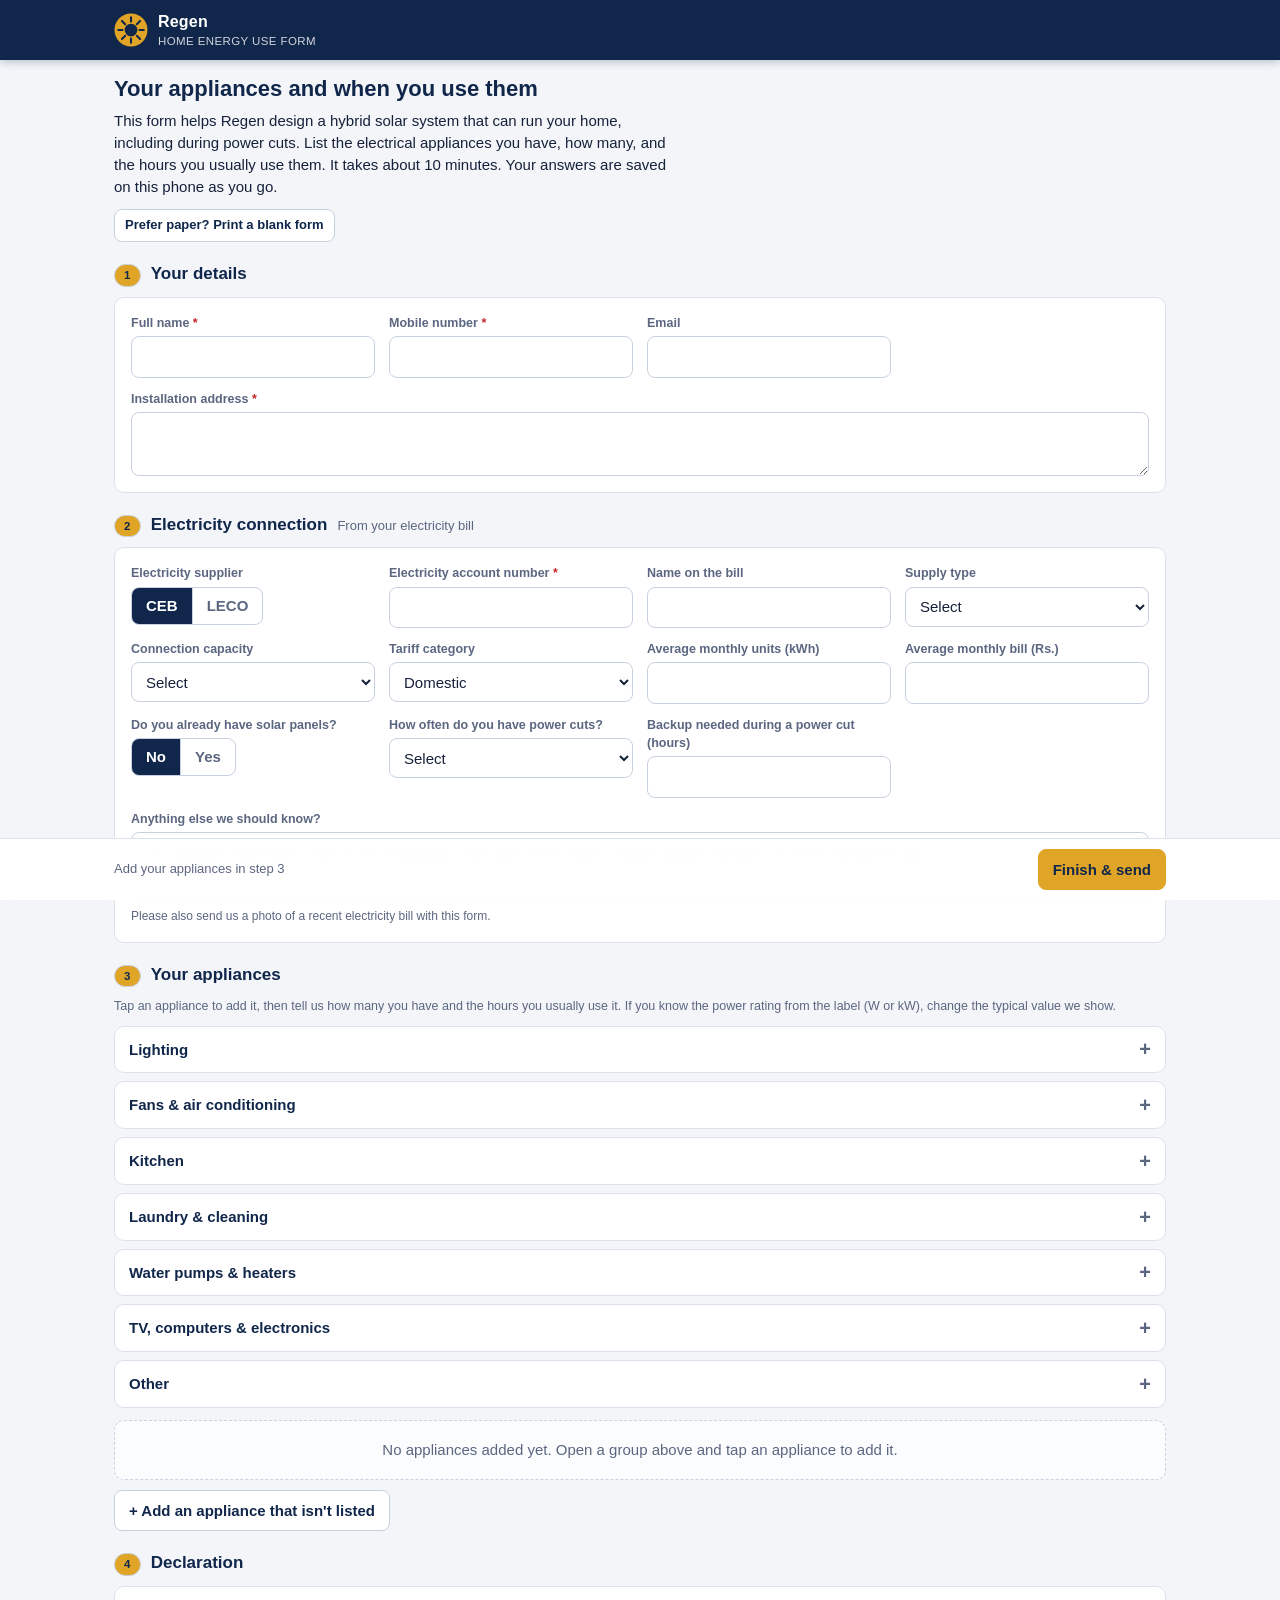
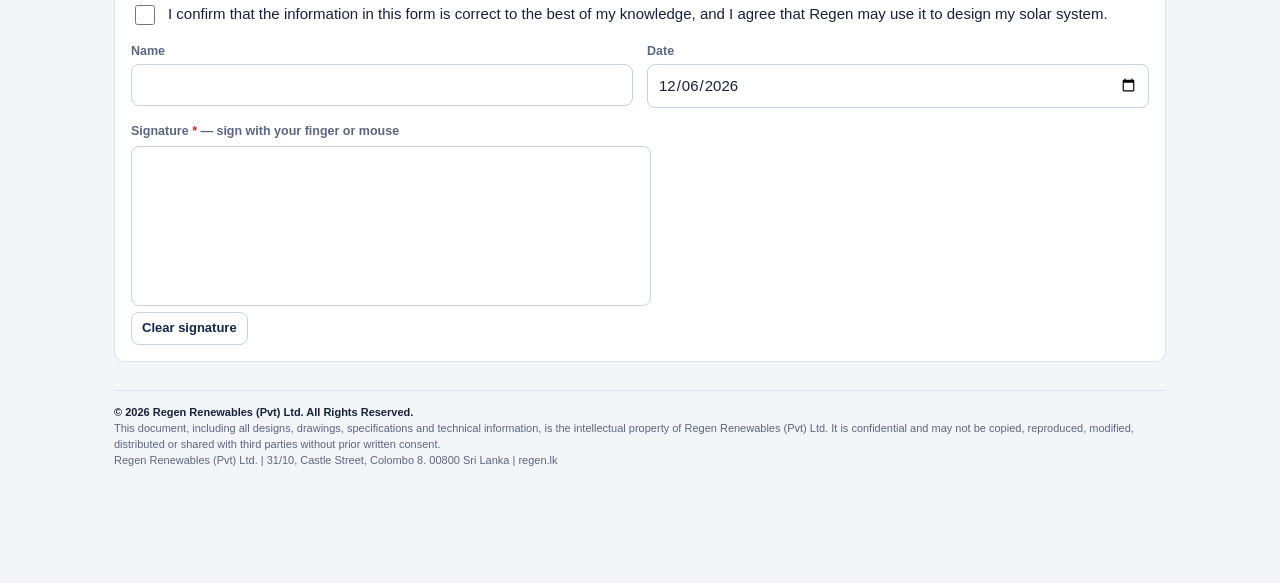
==== form.html @ c02dae25 "Add files via upload" ====
<!doctype html>
<html lang="en">
<head>
<meta charset="utf-8">
<meta name="viewport" content="width=device-width, initial-scale=1, viewport-fit=cover">
<title>Regen Home Energy Use Form</title>
<meta name="description" content="Tell Regen which electrical appliances you use and when, so we can design the right hybrid solar system for your home.">
<meta name="theme-color" content="#10264a">
<link rel="stylesheet" href="common.css">
<style>
.intro{display:flex;flex-direction:column;gap:8px;margin-top:16px}
.intro h1{font-size:22px;color:var(--navy)}
.intro p{margin:0;max-width:68ch}
.intro .row{display:flex;flex-wrap:wrap;gap:8px;margin-top:4px}
.cats{display:flex;flex-direction:column;gap:8px}
.cat{border:1px solid var(--line);border-radius:var(--radius);background:var(--surface)}
.cat>summary{list-style:none;cursor:pointer;padding:12px 14px;display:flex;align-items:center;gap:8px;font-weight:700;color:var(--navy)}
.cat>summary::-webkit-details-marker{display:none}
.cat>summary::after{content:"+";margin-left:auto;font-size:20px;line-height:1;color:var(--muted)}
.cat[open]>summary::after{content:"–"}
.cat .count{font-size:12px;font-weight:700;background:var(--gold);color:var(--navy);border-radius:10px;padding:1px 8px}
.items{display:grid;grid-template-columns:repeat(auto-fill,minmax(230px,1fr));gap:6px;padding:0 12px 12px}
.item-add{display:flex;align-items:center;justify-content:space-between;gap:8px;text-align:left;border:1px dashed var(--line-2);background:#fbfcfe;border-radius:8px;padding:9px 11px;cursor:pointer;min-height:44px}
.item-add:hover{border-color:var(--navy-2);background:#f2f6fc}
.item-add b{font-weight:600;font-size:14px}
.item-add span{font-size:12px;color:var(--muted);white-space:nowrap}
.item-add.added{border-style:solid;border-color:var(--navy-2)}
.item-add.added::after{content:"✓";color:var(--navy-2);font-weight:800}

.alist{display:flex;flex-direction:column;gap:12px;margin-top:12px}
.ap{background:var(--surface);border:1px solid var(--line);border-radius:var(--radius);padding:14px;display:flex;flex-direction:column;gap:12px}
.ap-h{display:flex;align-items:flex-start;gap:10px}
.ap-h .nm{flex:1;min-width:0}
.ap-h .nm b{font-size:15.5px;color:var(--navy)}
.ap-h .nm .muted{font-size:12px}
.ap-h input{font-weight:600}
.x{border:1px solid var(--line-2);background:#fff;border-radius:8px;width:36px;height:36px;cursor:pointer;color:var(--bad);font-size:18px;flex:none}
.ap-g{display:grid;grid-template-columns:repeat(auto-fit,minmax(150px,1fr));gap:10px 14px;align-items:end}
.ap-g .pwf{grid-column:1/-1}
.pwf .pw{max-width:300px}
.step{display:flex;align-items:center;border:1px solid var(--line-2);border-radius:8px;overflow:hidden;background:#fff;width:max-content}
.step button{border:0;background:#f4f6fa;width:38px;height:38px;font-size:18px;cursor:pointer;color:var(--navy)}
.step input{width:56px;border:0;text-align:center;min-height:38px;padding:0;border-radius:0}
.qs{display:flex;flex-wrap:wrap;gap:14px 22px;align-items:center}
.qs .q{display:flex;flex-direction:column;gap:5px}
.empty{border:1px dashed var(--line-2);border-radius:var(--radius);padding:18px;text-align:center;color:var(--muted);background:#fbfcfe}
.sig-wrap{display:flex;flex-direction:column;gap:6px}
#sig{width:100%;max-width:520px;height:160px;border:1px solid var(--line-2);border-radius:8px;background:#fff;touch-action:none;cursor:crosshair}
.check{display:flex;gap:10px;align-items:flex-start}
.check input{width:20px;height:20px;margin-top:2px;flex:none}
.bar{position:sticky;bottom:0;z-index:15;background:rgba(255,255,255,.96);border-top:1px solid var(--line);margin-top:24px;
  padding-bottom:env(safe-area-inset-bottom,0px);backdrop-filter:blur(6px)}
.bar .wrap{display:flex;align-items:center;gap:10px;padding-block:10px}
.bar .sum{flex:1;font-size:13px;color:var(--muted);min-width:0}
.bar .sum b{color:var(--navy)}
.errs{background:var(--bad-soft);color:var(--bad);border-radius:8px;padding:10px 12px;font-size:14px}
.errs ul{margin:4px 0 0;padding-left:18px}
.done-acts{display:flex;flex-direction:column;gap:8px}
.done-acts .btn{justify-content:flex-start}
.solar-extra[hidden]{display:none}

/* ---------- print (A4 landscape) ---------- */
@media print{
  @page{size:A4 landscape;margin:9mm 9mm 8mm}
  body{background:#fff;font-size:9.5pt}
  .screen{display:none!important}
  #printArea{display:block}
  .pt{width:100%;border-collapse:collapse}
  .pt>thead>tr>td,.pt>tfoot>tr>td{padding:0}
  .pf-space{height:19mm}
  .pfoot{position:fixed;bottom:0;left:0;right:0;font-size:6.6pt;color:#4a5568;border-top:0.4pt solid #9aa5b8;padding-top:1.2mm;line-height:1.35}
  .pfoot b{color:#16213a}
  .ph{display:flex;align-items:center;gap:4mm;border-bottom:1.2pt solid #10264a;padding-bottom:2mm;margin-bottom:3mm}
  .ph h1{font-size:14pt;color:#10264a}
  .ph .co{margin-left:auto;text-align:right;font-size:8pt;color:#4a5568}
  .pinst{font-size:8.3pt;margin:0 0 3mm;color:#16213a}
  .pgrid{display:grid;grid-template-columns:1fr 1fr;gap:3mm 6mm;margin-bottom:3mm}
  .pbox h2{font-size:10pt;color:#fff;background:#10264a;padding:1.2mm 2mm;margin:0 0 1.5mm}
  .kv{width:100%;border-collapse:collapse}
  .kv td{border:0.4pt solid #9aa5b8;padding:1.4mm 2mm;height:7mm;vertical-align:top;font-size:8.6pt}
  .kv td.k{width:36%;background:#f1f4f9;font-weight:600;color:#33415c}
  .opt{display:inline-block;margin-right:3mm;white-space:nowrap}
  .opt::before{content:"";display:inline-block;width:2.6mm;height:2.6mm;border:0.6pt solid #33415c;margin-right:1mm;vertical-align:-0.3mm}
  .opt.sel::before{background:#10264a}
  .at{width:100%;border-collapse:collapse;font-size:7.6pt;table-layout:fixed}
  .at th,.at td{border:0.4pt solid #9aa5b8;padding:0.6mm 0.8mm;text-align:center;height:5.6mm}
  .at th{background:#10264a;color:#fff;font-weight:600;font-size:7pt}
  .at th.g{background:#1f4e8c}
  .at td.nm{text-align:left;white-space:nowrap;overflow:hidden;text-overflow:ellipsis}
  .at td.nm small{color:#5b6680}
  .at td.h{padding:0}
  .at td.h.on{background:#1f4e8c}
  .at tr.cat td{background:#e8edf5;font-weight:700;text-align:left;color:#10264a}
  .at tr{break-inside:avoid}
  .at thead{display:table-header-group}
  .psig{display:grid;grid-template-columns:2fr 1fr 1.3fr;gap:5mm;margin-top:4mm;break-inside:avoid}
  .psig .ln{border-bottom:0.6pt solid #33415c;height:14mm;display:flex;align-items:flex-end;padding-bottom:1mm;font-size:9pt}
  .psig .ln img{max-height:13mm}
  .psig .cap{font-size:7.6pt;color:#4a5568;margin-top:1mm}
  .brk{break-before:page}
  .office{margin-top:3mm;border:0.6pt dashed #9aa5b8;padding:2mm;font-size:7.6pt;color:#4a5568}
}
</style>
</head>
<body>
<header class="topbar screen">
  <div class="wrap">
    <div class="brand">
      <svg width="34" height="34" viewBox="0 0 64 64" aria-hidden="true"><circle cx="32" cy="32" r="31" fill="#e0a526"/><circle cx="32" cy="32" r="12" fill="#10264a"/><g stroke="#10264a" stroke-width="4" stroke-linecap="round"><path d="M32 8v8M32 48v8M8 32h8M48 32h8M15 15l6 6M43 43l6 6M15 49l6-6M43 21l6-6"/></g></svg>
      <div class="brand-txt"><b>Regen</b><span>Home Energy Use Form</span></div>
    </div>
  </div>
</header>

<main class="wrap screen" id="app">
  <section class="intro">
    <h1>Your appliances and when you use them</h1>
    <p>This form helps Regen design a hybrid solar system that can run your home, including during power cuts. List the electrical appliances you have, how many, and the hours you usually use them. It takes about 10 minutes. Your answers are saved on this phone as you go.</p>
    <div class="row">
      <button class="btn sm" type="button" id="printBlank">Prefer paper? Print a blank form</button>
    </div>
  </section>

  <div class="sec-h"><span class="step">1</span><h2>Your details</h2></div>
  <div class="card grid">
    <div class="fld"><label for="c_name">Full name <span class="req">*</span></label><input id="c_name" type="text" autocomplete="name" data-c="name"></div>
    <div class="fld"><label for="c_phone">Mobile number <span class="req">*</span></label><input id="c_phone" type="tel" autocomplete="tel" data-c="phone"></div>
    <div class="fld"><label for="c_email">Email</label><input id="c_email" type="email" autocomplete="email" data-c="email"></div>
    <div class="fld span2"><label for="c_address">Installation address <span class="req">*</span></label><textarea id="c_address" data-c="address" autocomplete="street-address"></textarea></div>
  </div>

  <div class="sec-h"><span class="step">2</span><h2>Electricity connection</h2><p>From your electricity bill</p></div>
  <div class="card grid">
    <div class="fld"><span class="lbl">Electricity supplier</span><div class="seg" data-seg="utility"><button type="button" data-v="CEB">CEB</button><button type="button" data-v="LECO">LECO</button></div></div>
    <div class="fld"><label for="c_account">Electricity account number <span class="req">*</span></label><input id="c_account" type="text" inputmode="numeric" data-c="account"></div>
    <div class="fld"><label for="c_billName">Name on the bill</label><input id="c_billName" type="text" data-c="billName"></div>
    <div class="fld"><label for="c_supply">Supply type</label><select id="c_supply" data-c="supply"><option value="">Select</option><option>Single-phase</option><option>Three-phase</option><option>Not sure</option></select></div>
    <div class="fld"><label for="c_capacity">Connection capacity</label><select id="c_capacity" data-c="capacity"><option value="">Select</option><option>15 A</option><option>30 A</option><option>60 A</option><option>Other</option><option>Not sure</option></select></div>
    <div class="fld"><label for="c_tariff">Tariff category</label><select id="c_tariff" data-c="tariff"><option>Domestic</option><option>Religious &amp; charitable</option><option>General purpose</option><option>Industrial</option><option>Other</option></select></div>
    <div class="fld"><label for="c_units">Average monthly units (kWh)</label><input id="c_units" type="number" inputmode="decimal" min="0" data-c="units"></div>
    <div class="fld"><label for="c_bill">Average monthly bill (Rs.)</label><input id="c_bill" type="number" inputmode="decimal" min="0" data-c="bill"></div>
    <div class="fld"><span class="lbl">Do you already have solar panels?</span><div class="seg" data-seg="solar"><button type="button" data-v="No">No</button><button type="button" data-v="Yes">Yes</button></div></div>
    <div class="fld solar-extra"><label for="c_solarKw">Existing solar size (kW)</label><input id="c_solarKw" type="number" inputmode="decimal" min="0" data-c="solarKw"></div>
    <div class="fld solar-extra"><label for="c_solarScheme">Solar scheme</label><select id="c_solarScheme" data-c="solarScheme"><option value="">Select</option><option>Net metering</option><option>Net accounting</option><option>Net plus</option><option>Not sure</option></select></div>
    <div class="fld"><label for="c_outages">How often do you have power cuts?</label><select id="c_outages" data-c="outages"><option value="">Select</option><option>Rarely</option><option>A few times a month</option><option>Every week</option><option>Every day</option></select></div>
    <div class="fld"><label for="c_backupHrs">Backup needed during a power cut (hours)</label><input id="c_backupHrs" type="number" inputmode="decimal" min="0" data-c="backupHrs"></div>
    <div class="fld span2"><label for="c_notes">Anything else we should know?</label><textarea id="c_notes" data-c="notes" placeholder="For example: planning to buy an air conditioner next year, home office, elderly family members at home during the day"></textarea></div>
    <p class="hint span2" style="margin:0">Please also send us a photo of a recent electricity bill with this form.</p>
  </div>

  <div class="sec-h"><span class="step">3</span><h2>Your appliances</h2></div>
  <p class="muted small" style="margin:0 0 10px">Tap an appliance to add it, then tell us how many you have and the hours you usually use it. If you know the power rating from the label (W or kW), change the typical value we show.</p>
  <div class="cats" id="cats"></div>
  <div class="alist" id="alist"></div>
  <div style="margin-top:10px"><button class="btn" type="button" id="addCustom">+ Add an appliance that isn't listed</button></div>

  <div class="sec-h"><span class="step">4</span><h2>Declaration</h2></div>
  <div class="card" style="display:flex;flex-direction:column;gap:14px">
    <label class="check" for="c_confirm"><input id="c_confirm" type="checkbox"><span>I confirm that the information in this form is correct to the best of my knowledge, and I agree that Regen may use it to design my solar system.</span></label>
    <div class="grid">
      <div class="fld"><label for="c_declName">Name</label><input id="c_declName" type="text" data-c="declName"></div>
      <div class="fld"><label for="c_declDate">Date</label><input id="c_declDate" type="date" data-c="declDate"></div>
    </div>
    <div class="sig-wrap">
      <span class="lbl">Signature <span class="req" style="color:var(--bad)">*</span> — sign with your finger or mouse</span>
      <canvas id="sig" aria-label="Signature pad"></canvas>
      <div><button class="btn sm" type="button" id="sigClear">Clear signature</button></div>
    </div>
  </div>

  <footer class="legal">
    <b id="lgCopy"></b><br><span id="lgNotice"></span><br><span id="lgCo"></span>
  </footer>
</main>

<div class="bar screen">
  <div class="wrap">
    <div class="sum" id="sum"></div>
    <button class="btn gold" type="button" id="finish">Finish &amp; send</button>
  </div>
</div>

<div id="printArea"></div>
<div class="toast" id="toast" role="status" aria-live="polite"></div>

<script src="common.js"></script>
<script>
(() => {
  const H = HLC, $ = s => document.querySelector(s);
  const params = new URLSearchParams(location.search);
  let state = H.store.get('form_draft') || { customer: H.emptyCustomer(), appliances: [], confirm: false };
  state.customer = Object.assign(H.emptyCustomer(), state.customer || {});
  state.appliances = (state.appliances || []).map(H.normalise);
  if (!state.customer.declDate) state.customer.declDate = H.today();

  let saveT;
  const save = () => { clearTimeout(saveT); saveT = setTimeout(() => H.store.set('form_draft', state), 250); updateSum(); };
  const toast = m => { const t = $('#toast'); t.textContent = m; t.classList.add('show'); clearTimeout(toast.t); toast.t = setTimeout(() => t.classList.remove('show'), 2600); };

  // legal footer
  $('#lgCopy').textContent = H.copyright(); $('#lgNotice').textContent = H.NOTICE; $('#lgCo').textContent = H.COMPANY_LINE;

  // ---------- customer fields ----------
  document.querySelectorAll('[data-c]').forEach(el => {
    el.value = state.customer[el.dataset.c] ?? '';
    el.addEventListener('input', () => { state.customer[el.dataset.c] = el.value; save(); });
  });
  document.querySelectorAll('[data-seg]').forEach(seg => {
    const key = seg.dataset.seg;
    const paint = () => seg.querySelectorAll('button').forEach(b => b.classList.toggle('on', b.dataset.v === state.customer[key]));
    seg.addEventListener('click', e => { const b = e.target.closest('button'); if (!b) return; state.customer[key] = b.dataset.v; paint(); solarVis(); save(); });
    paint();
  });
  const solarVis = () => document.querySelectorAll('.solar-extra').forEach(el => el.hidden = state.customer.solar !== 'Yes');
  solarVis();
  const conf = $('#c_confirm'); conf.checked = !!state.confirm;
  conf.addEventListener('change', () => { state.confirm = conf.checked; save(); });

  // ---------- catalogue ----------
  function renderCats() {
    const added = new Set(state.appliances.map(a => a.k));
    const openIds = new Set([...document.querySelectorAll('.cat[open]')].map(d => d.dataset.cat));
    $('#cats').innerHTML = H.CATS.map(c => {
      const n = state.appliances.filter(a => a.cat === c.id).length;
      return `<details class="cat" data-cat="${c.id}"${openIds.has(c.id) ? ' open' : ''}><summary>${H.esc(c.name)}${n ? `<span class="count">${n}</span>` : ''}</summary><div class="items">` +
        c.items.map(it => `<button type="button" class="item-add${added.has(it.k) && it.k !== 'custom' ? ' added' : ''}" data-add="${it.k}"><b>${H.esc(it.k === 'custom' ? '+ Other appliance (type its name)' : it.n)}</b>${it.w ? `<span>~${it.w >= 1000 ? (it.w / 1000) + ' kW' : it.w + ' W'}</span>` : ''}</button>`).join('') +
        '</div></details>';
    }).join('');
  }
  $('#addCustom').addEventListener('click', () => addItem('custom'));
  $('#cats').addEventListener('click', e => {
    const b = e.target.closest('[data-add]'); if (!b) return;
    addItem(b.dataset.add);
  });
  function addItem(k) {
    const exist = state.appliances.find(a => a.k === k && k !== 'custom');
    if (exist) { const el = document.querySelector(`.ap[data-id="${exist.id}"]`); el && el.scrollIntoView({ behavior: 'smooth', block: 'center' }); toast('Already added — change the quantity below'); return; }
    const a = H.newAppliance(k);
    state.appliances.push(a);
    save(); renderCats(); renderList();
    const el = document.querySelector(`.ap[data-id="${a.id}"]`);
    if (el) { el.scrollIntoView({ behavior: 'smooth', block: 'center' }); if (k === 'custom') el.querySelector('[data-f="name"]').focus(); }
    toast(`${a.name || 'Appliance'} added`);
  }

  // ---------- appliance cards ----------
  const pwVal = a => a.unit === 'kW' ? +(a.w / 1000).toFixed(3) : +a.w.toFixed(1);
  function cardHTML(a) {
    const it = H.ITEM[a.k];
    const typ = it && it.w ? `Typical: ${it.w >= 1000 ? (it.w / 1000) + ' kW' : it.w + ' W'} each` : 'Enter the power from the label';
    return `<div class="ap" data-id="${a.id}">
      <div class="ap-h"><div class="nm">${a.k === 'custom'
        ? `<label class="lbl" for="n_${a.id}">Appliance name</label><input id="n_${a.id}" type="text" data-f="name" value="${H.esc(a.name)}" placeholder="e.g. Pressure cooker">`
        : `<b>${H.esc(a.name)}</b><div class="muted">${H.esc(H.CAT_NAME[a.cat] || '')}</div>`}</div>
        <button type="button" class="x" data-act="del" aria-label="Remove ${H.esc(a.name || 'appliance')}">×</button></div>
      <div class="ap-g">
        <div class="fld"><span class="lbl">How many do you have?</span><div class="step"><button type="button" data-act="q-">−</button><input type="number" inputmode="numeric" min="0" data-f="qty" value="${a.qty}" aria-label="Quantity"><button type="button" data-act="q+">+</button></div></div>
        <div class="fld"><span class="lbl">Used at the same time</span><div class="step"><button type="button" data-act="o-">−</button><input type="number" inputmode="numeric" min="0" data-f="qtyOn" value="${a.qtyOn}" aria-label="Used at the same time"><button type="button" data-act="o+">+</button></div></div>
        <div class="fld pwf"><label class="lbl" for="w_${a.id}">Power rating (each)</label><div class="pw"><input id="w_${a.id}" type="number" inputmode="decimal" min="0" step="any" data-f="w" value="${pwVal(a)}"><div class="seg" data-unit><button type="button" data-v="W" class="${a.unit === 'W' ? 'on' : ''}">W</button><button type="button" data-v="kW" class="${a.unit === 'kW' ? 'on' : ''}">kW</button></div></div><span class="hint">${typ}</span></div>
      </div>
      <div class="fld"><span class="lbl">When do you usually use it? Tap each hour it is on.</span>${H.hourPickerHTML(a.hrs)}</div>
      <div class="ap-g">
        <div class="fld"><label class="lbl" for="h_${a.id}">Hours used per day</label><input id="h_${a.id}" type="number" inputmode="decimal" min="0" max="24" step="0.5" data-f="hpd" value="${a.hpd}"><span class="hint">Filled in from the hours you tapped. Change it if the appliance runs for less time inside those hours.</span></div>
        <div class="fld"><label class="lbl" for="u_${a.id}">How often</label><select id="u_${a.id}" data-f="use">${Object.entries(H.USE_LABEL).map(([k, v]) => `<option value="${k}"${a.use === k ? ' selected' : ''}>${v}</option>`).join('')}</select></div>
      </div>
      <div class="qs">
        <div class="q"><span class="lbl">Needed during power cuts?</span><div class="seg" data-yn="b"><button type="button" data-v="1" class="${a.b ? 'on' : ''}">Yes</button><button type="button" data-v="0" class="${!a.b ? 'on' : ''}">No</button></div></div>
        <div class="q"><span class="lbl">Could you use it at a different time if needed?</span><div class="seg" data-yn="f"><button type="button" data-v="1" class="${a.f ? 'on' : ''}">Yes</button><button type="button" data-v="0" class="${!a.f ? 'on' : ''}">No</button></div></div>
      </div>
      <div class="fld"><label class="lbl" for="t_${a.id}">Notes (optional)</label><input id="t_${a.id}" type="text" data-f="notes" value="${H.esc(a.notes)}" placeholder="Brand/model, room, or anything special about how you use it"></div>
    </div>`;
  }
  function renderList() {
    const L = $('#alist');
    L.innerHTML = state.appliances.length ? state.appliances.map(cardHTML).join('') : '<div class="empty">No appliances added yet. Open a group above and tap an appliance to add it.</div>';
  }
  const findA = el => { const c = el.closest('.ap'); return c && state.appliances.find(a => a.id === c.dataset.id); };
  $('#alist').addEventListener('click', e => {
    const a = findA(e.target); if (!a) return;
    const card = e.target.closest('.ap');
    const act = e.target.closest('[data-act]')?.dataset.act;
    if (act === 'del') { state.appliances = state.appliances.filter(x => x !== a); save(); renderCats(); renderList(); return; }
    if (act && /^[qo][+-]$/.test(act)) {
      const f = act[0] === 'q' ? 'qty' : 'qtyOn', d = act[1] === '+' ? 1 : -1;
      a[f] = Math.max(0, a[f] + d);
      if (f === 'qty') { if (a.qtyOn === a.qty - d || a.qtyOn > a.qty) a.qtyOn = a.qty; }
      else a.qtyOn = Math.min(a.qtyOn, a.qty);
      card.querySelector('[data-f="qty"]').value = a.qty; card.querySelector('[data-f="qtyOn"]').value = a.qtyOn;
      save(); return;
    }
    const hc = e.target.closest('.hp-c');
    if (hc) { const h = +hc.dataset.h; a.hrs[h] = a.hrs[h] ? 0 : 1; hc.classList.toggle('on', !!a.hrs[h]); hc.setAttribute('aria-pressed', a.hrs[h] ? 'true' : 'false'); syncHpd(a, card); save(); return; }
    const pre = e.target.closest('[data-pre]');
    if (pre) { H.applyPreset(a.hrs, pre.dataset.pre); card.querySelectorAll('.hp-c').forEach(c => { const on = !!a.hrs[+c.dataset.h]; c.classList.toggle('on', on); c.setAttribute('aria-pressed', on); }); syncHpd(a, card); save(); return; }
    const u = e.target.closest('[data-unit] button');
    if (u) { a.unit = u.dataset.v; u.parentElement.querySelectorAll('button').forEach(b => b.classList.toggle('on', b === u)); card.querySelector('[data-f="w"]').value = pwVal(a); save(); return; }
    const yn = e.target.closest('[data-yn] button');
    if (yn) { const k = yn.parentElement.dataset.yn; a[k] = yn.dataset.v === '1'; yn.parentElement.querySelectorAll('button').forEach(b => b.classList.toggle('on', b === yn)); save(); }
  });
  function syncHpd(a, card) { if (!a.hpdManual) { a.hpd = H.countHrs(a.hrs); card.querySelector('[data-f="hpd"]').value = a.hpd; } }
  $('#alist').addEventListener('input', e => {
    const a = findA(e.target); const f = e.target.dataset.f; if (!a || !f) return;
    const v = e.target.value;
    if (f === 'name' || f === 'notes' || f === 'use') a[f] = v;
    else if (f === 'w') a.w = Math.max(0, H.num(v)) * (a.unit === 'kW' ? 1000 : 1);
    else if (f === 'hpd') { a.hpdManual = v !== '' && +v !== H.countHrs(a.hrs); a.hpd = Math.min(24, Math.max(0, H.num(v, H.countHrs(a.hrs)))); }
    else if (f === 'qty') { a.qty = Math.max(0, Math.round(H.num(v))); if (a.qtyOn > a.qty) a.qtyOn = a.qty; }
    else if (f === 'qtyOn') { a.qtyOn = Math.max(0, Math.min(a.qty, Math.round(H.num(v)))); }
    save();
  });
  $('#alist').addEventListener('change', e => { const a = findA(e.target); if (a && e.target.dataset.f === 'use') { a.use = e.target.value; save(); } if (a && e.target.dataset.f === 'qtyOn') e.target.value = a.qtyOn; });

  function updateSum() {
    const n = state.appliances.length, kw = state.appliances.reduce((s, a) => s + a.qty * a.w, 0) / 1000;
    $('#sum').innerHTML = n ? `<b>${n}</b> appliance${n > 1 ? 's' : ''} added · <b>${kw.toFixed(2)} kW</b> connected` : 'Add your appliances in step 3';
  }

  // ---------- signature pad ----------
  const cv = $('#sig'), g = cv.getContext('2d');
  let drawing = false, last = null, dirty = false;
  function sizeCanvas() {
    const r = cv.getBoundingClientRect(), dpr = window.devicePixelRatio || 1;
    cv.width = Math.max(1, r.width * dpr); cv.height = Math.max(1, r.height * dpr);
    g.setTransform(dpr, 0, 0, dpr, 0, 0); g.lineWidth = 2.2; g.lineCap = 'round'; g.lineJoin = 'round'; g.strokeStyle = '#10264a';
    if (state.customer.signature) { const im = new Image(); im.onload = () => g.drawImage(im, 0, 0, r.width, r.height); im.src = state.customer.signature; }
  }
  const pt = e => { const r = cv.getBoundingClientRect(); return { x: e.clientX - r.left, y: e.clientY - r.top }; };
  cv.addEventListener('pointerdown', e => { drawing = true; last = pt(e); cv.setPointerCapture(e.pointerId); g.beginPath(); g.arc(last.x, last.y, 1, 0, 7); g.fillStyle = '#10264a'; g.fill(); dirty = true; });
  cv.addEventListener('pointermove', e => { if (!drawing) return; const p = pt(e); g.beginPath(); g.moveTo(last.x, last.y); g.lineTo(p.x, p.y); g.stroke(); last = p; dirty = true; });
  const endSig = () => { if (!drawing) return; drawing = false; if (dirty) { state.customer.signature = cv.toDataURL('image/png'); save(); } };
  cv.addEventListener('pointerup', endSig); cv.addEventListener('pointercancel', endSig);
  $('#sigClear').addEventListener('click', () => { g.clearRect(0, 0, cv.width, cv.height); state.customer.signature = ''; dirty = false; save(); });
  window.addEventListener('resize', () => { clearTimeout(sizeCanvas.t); sizeCanvas.t = setTimeout(sizeCanvas, 200); });

  // ---------- finish ----------
  function validate() {
    const c = state.customer, e = [];
    if (!c.name.trim()) e.push('Enter your full name (step 1).');
    if (!c.phone.trim()) e.push('Enter your mobile number (step 1).');
    if (!c.address.trim()) e.push('Enter the installation address (step 1).');
    if (!c.account.trim()) e.push('Enter your electricity account number (step 2).');
    if (!state.appliances.length) e.push('Add at least one appliance (step 3).');
    state.appliances.forEach(a => {
      const nm = a.name || 'An appliance';
      if (a.k === 'custom' && !a.name.trim()) e.push('Type a name for each "Other appliance" (step 3).');
      if (!a.w) e.push(`${nm}: enter the power rating.`);
      if (!H.countHrs(a.hrs)) e.push(`${nm}: tap the hours you use it.`);
    });
    if (!state.confirm) e.push('Tick the declaration box (step 4).');
    if (!c.signature) e.push('Sign in the signature box (step 4).');
    return [...new Set(e)];
  }
  const payload = () => ({ type: H.FORM_TYPE, v: H.VERSION, submitted: new Date().toISOString(), customer: state.customer, appliances: state.appliances });
  const fileName = () => `Regen_LoadForm_${H.safeName(state.customer.name)}_${H.today()}.json`;

  function modal(html) {
    const bg = document.createElement('div'); bg.className = 'modal-bg';
    bg.innerHTML = `<div class="modal" role="dialog" aria-modal="true">${html}</div>`;
    bg.addEventListener('click', e => { if (e.target === bg || e.target.closest('[data-close]')) bg.remove(); });
    document.body.appendChild(bg); return bg;
  }
  $('#finish').addEventListener('click', () => {
    const errs = validate();
    if (errs.length) {
      modal(`<h3>A few things are missing</h3><div class="errs"><ul>${errs.slice(0, 12).map(x => `<li>${H.esc(x)}</li>`).join('')}</ul></div><div class="acts"><button class="btn primary" data-close>Go back and fix</button></div>`);
      return;
    }
    const m = modal(`<h3>Your form is ready</h3>
      <p class="muted" style="margin-top:0">Send the form file to your Regen contact on WhatsApp or email. Regen opens it in the load calculator to check which inverter size suits your home.</p>
      <div class="done-acts">
        <button class="btn gold" data-do="share">Send form file (WhatsApp / email)</button>
        <button class="btn" data-do="dl">Download form file</button>
        <button class="btn" data-do="pdf">Save a PDF copy for your records</button>
      </div>
      <p class="hint" style="margin-bottom:0">The file name is <b>${H.esc(fileName())}</b>. Please also send a photo of a recent electricity bill.</p>
      <div class="acts"><button class="btn" data-close>Close</button></div>`);
    m.addEventListener('click', async e => {
      const d = e.target.closest('[data-do]')?.dataset.do; if (!d) return;
      const json = JSON.stringify(payload(), null, 1);
      if (d === 'share') { const r = await H.shareFile(fileName(), json, 'application/json', 'Regen load form', `Home energy use form – ${state.customer.name}`); if (r === 'downloaded') toast('Saved to Downloads — attach it in WhatsApp or email'); }
      if (d === 'dl') { H.download(fileName(), json, 'application/json'); toast('Form file saved to Downloads'); }
      if (d === 'pdf') { buildPrint(false); setTimeout(() => window.print(), 50); }
    });
  });

  // ---------- printable form (blank or filled) ----------
  function optList(opts, sel) { return opts.map(o => `<span class="opt${sel === o ? ' sel' : ''}">${H.esc(o)}</span>`).join(''); }
  function buildPrint(blank) {
    const c = blank ? H.emptyCustomer() : state.customer;
    const v = k => blank ? '' : H.esc(c[k]);
    const logo = `<svg width="30" height="30" viewBox="0 0 64 64"><circle cx="32" cy="32" r="31" fill="#e0a526"/><circle cx="32" cy="32" r="12" fill="#10264a"/><g stroke="#10264a" stroke-width="4" stroke-linecap="round"><path d="M32 8v8M32 48v8M8 32h8M48 32h8M15 15l6 6M43 43l6 6M15 49l6-6M43 21l6-6"/></g></svg>`;
    const head = `<div class="ph">${logo}<div><h1>Home Energy Use Form – Hybrid Solar System</h1><div style="font-size:8pt;color:#4a5568">Appliance list, hours of use and electricity connection details</div></div><div class="co"><b>${H.COMPANY.name}</b><br>${H.COMPANY.addr}<br>${H.COMPANY.web}</div></div>`;
    const det = `<div class="pgrid">
      <div class="pbox"><h2>1. Customer details</h2><table class="kv">
        <tr><td class="k">Full name</td><td>${v('name')}</td></tr>
        <tr><td class="k">Mobile number</td><td>${v('phone')}</td></tr>
        <tr><td class="k">Email</td><td>${v('email')}</td></tr>
        <tr><td class="k">Installation address</td><td style="height:14mm">${v('address')}</td></tr>
        <tr><td class="k">Other information</td><td style="height:14mm">${v('notes')}</td></tr>
      </table></div>
      <div class="pbox"><h2>2. Electricity connection</h2><table class="kv">
        <tr><td class="k">Supplier</td><td>${optList(['CEB', 'LECO'], blank ? '' : c.utility)}</td></tr>
        <tr><td class="k">Account number</td><td>${v('account')}</td></tr>
        <tr><td class="k">Name on the bill</td><td>${v('billName')}</td></tr>
        <tr><td class="k">Supply type</td><td>${optList(['Single-phase', 'Three-phase', 'Not sure'], c.supply)}</td></tr>
        <tr><td class="k">Connection capacity</td><td>${optList(['15 A', '30 A', '60 A', 'Other', 'Not sure'], c.capacity)}</td></tr>
        <tr><td class="k">Tariff category</td><td>${blank ? optList(['Domestic', 'Religious & charitable', 'General purpose', 'Other'], '') : v('tariff')}</td></tr>
        <tr><td class="k">Avg. monthly units / bill</td><td>${blank ? '__________ kWh &nbsp;&nbsp; Rs. __________' : `${v('units') || '—'} kWh &nbsp;·&nbsp; Rs. ${v('bill') || '—'}`}</td></tr>
        <tr><td class="k">Existing solar</td><td>${optList(['No', 'Yes'], blank ? '' : c.solar)} ${blank ? '_____ kW &nbsp; Scheme: __________' : (c.solar === 'Yes' ? `${v('solarKw')} kW · ${v('solarScheme')}` : '')}</td></tr>
        <tr><td class="k">Power cuts</td><td>${optList(['Rarely', 'A few times a month', 'Every week', 'Every day'], c.outages)}</td></tr>
        <tr><td class="k">Backup needed</td><td>${blank ? '__________ hours' : `${v('backupHrs') || '—'} hours`}</td></tr>
      </table></div></div>`;
    const inst = `<p class="pinst"><b>How to fill in the appliance table:</b> for each appliance you have, write how many you have, how many are used at the same time and the power rating from the label (W or kW). Shade or tick each hour box when the appliance is normally on (for example, a TV used from 7 PM to 10 PM: tick 7p, 8p and 9p). Write Y or N for "Needed in power cut" and "Can change time".</p>`;
    // appliance table
    let hdr = `<thead><tr><th rowspan="2" style="width:6mm">#</th><th rowspan="2" style="width:70mm">Appliance <small>(typical W)</small></th><th rowspan="2" style="width:9mm">Qty</th><th rowspan="2" style="width:12mm">Used at same time</th><th rowspan="2" style="width:14mm">Watts each</th>`;
    [['Night', 0], ['Morning', 6], ['Afternoon', 12], ['Evening', 18]].forEach(([n]) => hdr += `<th colspan="6" class="g">${n}</th>`);
    hdr += `<th rowspan="2" style="width:10mm">Hours / day</th><th rowspan="2" style="width:11mm">Needed in power cut</th><th rowspan="2" style="width:11mm">Can change time</th></tr><tr>`;
    for (let h = 0; h < 24; h++) hdr += `<th style="width:4.9mm;padding:0">${H.ampmShort(h)}</th>`;
    hdr += '</tr></thead>';
    let body = '<tbody>', i = 0;
    const row = (name, typ, a) => {
      i++;
      let r = `<tr><td>${i}</td><td class="nm">${name}${typ ? ` <small>(${typ})</small>` : ''}</td><td>${a ? a.qty : ''}</td><td>${a ? a.qtyOn : ''}</td><td>${a ? (a.unit === 'kW' ? (a.w / 1000) + ' kW' : a.w) : ''}</td>`;
      for (let h = 0; h < 24; h++) r += `<td class="h${a && a.hrs[h] ? ' on' : ''}"></td>`;
      r += `<td>${a ? a.hpd : ''}</td><td>${a ? (a.b ? 'Y' : 'N') : ''}</td><td>${a ? (a.f ? 'Y' : 'N') : ''}</td></tr>`;
      return r;
    };
    if (blank) {
      H.CATS.forEach(c2 => {
        body += `<tr class="cat"><td colspan="32">${H.esc(c2.name)}</td></tr>`;
        c2.items.filter(it => it.k !== 'custom').forEach(it => body += row(H.esc(it.n), it.w >= 1000 ? (it.w / 1000) + ' kW' : it.w + ' W', null));
      });
      body += `<tr class="cat"><td colspan="32">Other appliances (write the name)</td></tr>`;
      for (let k = 0; k < 8; k++) body += row('', '', null);
    } else {
      state.appliances.forEach(a => body += row(H.esc(a.name) + (a.notes ? ` <small>– ${H.esc(a.notes)}</small>` : ''), '', a));
    }
    body += '</tbody>';
    const sig = `<div class="psig">
      <div><div class="ln">${!blank && c.signature ? `<img src="${c.signature}" alt="Signature">` : ''}</div><div class="cap">Customer signature</div></div>
      <div><div class="ln">${v('declDate')}</div><div class="cap">Date</div></div>
      <div><div class="ln">${v('declName') || v('name')}</div><div class="cap">Name</div></div></div>
      <p class="pinst" style="margin-top:2mm">I confirm that the information in this form is correct to the best of my knowledge, and I agree that Regen may use it to design my solar system.</p>
      <div class="office"><b>For Regen use:</b> Received by ____________________ &nbsp; Date __________ &nbsp; Project / ref. ____________________ &nbsp; Entered in load calculator ☐</div>`;
    const foot = `<div class="pfoot"><b>${H.esc(H.copyright())}</b> ${H.esc(H.NOTICE)}<br>${H.esc(H.COMPANY_LINE)}</div>`;
    $('#printArea').innerHTML = `${foot}<table class="pt"><thead><tr><td></td></tr></thead><tbody><tr><td>
      ${head}${det}<div class="brk"></div>${head}<div class="pbox"><h2>3. Appliances and hours of use</h2></div>${inst}
      <table class="at">${hdr}${body}</table>${sig}</td></tr></tbody><tfoot><tr><td><div class="pf-space"></div></td></tr></tfoot></table>`;
  }
  $('#printBlank').addEventListener('click', () => { buildPrint(true); setTimeout(() => window.print(), 50); });

  renderCats(); renderList(); updateSum(); sizeCanvas();
  if (params.get('blank') === '1') { buildPrint(true); window.addEventListener('load', () => setTimeout(() => window.print(), 300)); }
  window.__hlcForm = { state, buildPrint, payload };   // used by automated tests
})();
</script>
</body>
</html>
---- common.css ----
/* Regen Hybrid Load Calculator — shared styles (navy & gold, Regen field-app family) */
:root{
  --navy:#10264a; --navy-2:#1f4e8c; --gold:#e0a526; --gold-soft:#fff4d6;
  --bg:#f3f5f9; --surface:#ffffff; --ink:#16213a; --muted:#5b6680; --line:#dce2ec; --line-2:#c8d1df;
  --ok:#2e7d4f; --ok-soft:#e5f3ea; --warn:#b07800; --warn-soft:#fff3d1; --bad:#c62828; --bad-soft:#fde8e8;
  --radius:10px; --font:"Segoe UI",Roboto,"Noto Sans","Helvetica Neue",Arial,sans-serif;
  color-scheme:light;
}
*{box-sizing:border-box}
[hidden]{display:none!important}
html,body{margin:0}
body{font-family:var(--font);font-size:15px;line-height:1.45;color:var(--ink);background:var(--bg);-webkit-text-size-adjust:100%}
h1,h2,h3{line-height:1.2;text-wrap:balance;margin:0}
button,input,select,textarea{font:inherit;color:inherit}
.tnum{font-variant-numeric:tabular-nums}
.wrap{max-width:1080px;margin:0 auto;padding-left:max(14px,env(safe-area-inset-left,0px));padding-right:max(14px,env(safe-area-inset-right,0px))}

/* top bar */
.topbar{background:var(--navy);color:#fff;position:sticky;top:0;z-index:20;box-shadow:0 2px 8px rgba(16,38,74,.25)}
.topbar .wrap{display:flex;align-items:center;gap:12px;padding-block:10px;flex-wrap:wrap}
.brand{display:flex;align-items:center;gap:10px;min-width:0}
.brand svg{flex:none}
.brand-txt{display:flex;flex-direction:column;min-width:0}
.brand-txt b{font-size:16px;letter-spacing:.2px}
.brand-txt span{font-size:11.5px;opacity:.8;letter-spacing:.4px;text-transform:uppercase}
.topbar .spacer{flex:1}

/* cards & sections */
.card{background:var(--surface);border:1px solid var(--line);border-radius:var(--radius);padding:16px}
.sec-h{display:flex;align-items:baseline;gap:10px;margin:22px 0 10px}
.sec-h h2{font-size:17px;color:var(--navy)}
.sec-h .step{font-size:11.5px;font-weight:700;color:var(--navy);background:var(--gold);border-radius:20px;padding:2px 9px;letter-spacing:.3px}
.sec-h p{margin:0;color:var(--muted);font-size:13px}
.muted{color:var(--muted)}
.small{font-size:12.5px}

/* form grid */
.grid{display:grid;grid-template-columns:repeat(auto-fit,minmax(220px,1fr));gap:12px 14px}
.fld{display:flex;flex-direction:column;gap:4px;min-width:0}
.fld>label,.lbl{font-size:12.5px;font-weight:600;color:var(--muted)}
.fld .req{color:var(--bad)}
input[type=text],input[type=tel],input[type=email],input[type=number],input[type=date],select,textarea{
  width:100%;padding:9px 10px;border:1px solid var(--line-2);border-radius:8px;background:#fff;min-height:40px}
textarea{min-height:64px;resize:vertical}
input:focus-visible,select:focus-visible,textarea:focus-visible,button:focus-visible{outline:2px solid var(--gold);outline-offset:1px}
.span2{grid-column:1/-1}
.hint{font-size:12px;color:var(--muted)}

/* buttons */
.btn{display:inline-flex;align-items:center;justify-content:center;gap:6px;border:1px solid var(--line-2);background:#fff;color:var(--navy);
  padding:9px 14px;border-radius:8px;font-weight:600;cursor:pointer;min-height:40px;text-decoration:none;white-space:nowrap}
.btn:hover{background:#f6f8fc}
.btn.primary{background:var(--navy);color:#fff;border-color:var(--navy)}
.btn.primary:hover{background:#18335f}
.btn.gold{background:var(--gold);border-color:var(--gold);color:var(--navy)}
.btn.gold:hover{background:#efb53a}
.btn.danger{color:var(--bad);border-color:#efc4c4}
.btn.sm{padding:6px 10px;min-height:32px;font-size:13px}
.btn.ghost{background:transparent;border-color:transparent}
.topbar .btn{background:rgba(255,255,255,.08);color:#fff;border-color:rgba(255,255,255,.25)}
.topbar .btn:hover{background:rgba(255,255,255,.16)}
.topbar .btn.gold{background:var(--gold);color:var(--navy);border-color:var(--gold)}
.chip{border:1px solid var(--line-2);background:#fff;border-radius:16px;padding:4px 10px;font-size:12.5px;cursor:pointer;color:var(--navy)}
.chip:hover{background:var(--gold-soft)}
.chip.ghost{color:var(--muted)}

/* segmented yes/no */
.seg{display:inline-flex;border:1px solid var(--line-2);border-radius:8px;overflow:hidden;background:#fff}
.seg button{white-space:nowrap;border:0;background:transparent;padding:7px 14px;cursor:pointer;font-weight:600;color:var(--muted);min-height:36px}
.seg button+button{border-left:1px solid var(--line-2)}
.seg button.on{background:var(--navy);color:#fff}

/* hour picker */
.hp{display:flex;flex-direction:column;gap:6px}
.hp-row{display:flex;align-items:center;gap:8px}
.hp-lbl{width:74px;flex:none;font-size:12px;color:var(--muted);font-weight:600}
.hp-cells{display:grid;grid-template-columns:repeat(6,1fr);gap:4px;flex:1;min-width:0}
.hp-c{border:1px solid var(--line-2);background:#fff;border-radius:6px;padding:7px 0;font-size:12.5px;font-weight:600;color:var(--muted);cursor:pointer;min-height:36px;font-variant-numeric:tabular-nums}
.hp-c.on{background:var(--navy-2);border-color:var(--navy-2);color:#fff}
.hp-pre{display:flex;flex-wrap:wrap;gap:6px;margin-top:4px}

/* mini 24h strip */
.strip{display:grid;grid-template-columns:repeat(24,1fr);gap:1px;height:12px;border-radius:3px;overflow:hidden;background:var(--line)}
.strip i{background:#fff}
.strip i.on{background:var(--navy-2)}
.strip i.n{background:#f2f4f8}
.strip i.n.on{background:var(--navy-2)}

/* pills */
.pill{display:inline-flex;align-items:center;gap:4px;font-size:11.5px;font-weight:700;padding:2px 8px;border-radius:12px;letter-spacing:.2px;white-space:nowrap}
.pill.ok{background:var(--ok-soft);color:var(--ok)}
.pill.high{background:var(--warn-soft);color:var(--warn)}
.pill.over{background:var(--bad-soft);color:var(--bad)}
.pill.info{background:#e8eef8;color:var(--navy-2)}
.pill.gold{background:var(--gold-soft);color:#8a5d00}

/* toast */
.toast{position:fixed;left:50%;bottom:calc(18px + env(safe-area-inset-bottom,0px));transform:translateX(-50%);background:var(--navy);color:#fff;padding:10px 16px;border-radius:8px;
  font-size:14px;z-index:100;box-shadow:0 6px 18px rgba(0,0,0,.25);max-width:calc(100% - 32px);opacity:0;pointer-events:none;transition:opacity .2s}
.toast.show{opacity:1}
@media (prefers-reduced-motion:reduce){.toast{transition:none}}

/* modal */
.modal-bg{position:fixed;inset:0;background:rgba(10,20,40,.45);z-index:60;display:flex;align-items:center;justify-content:center;padding:16px}
.modal{background:#fff;border-radius:12px;max-width:560px;width:100%;max-height:88vh;overflow:auto;padding:18px;box-shadow:0 12px 40px rgba(0,0,0,.3)}
.modal h3{font-size:17px;color:var(--navy);margin-bottom:10px}
.modal .acts{display:flex;gap:8px;justify-content:flex-end;flex-wrap:wrap;margin-top:14px}

.legal{font-size:11px;color:var(--muted);line-height:1.45;border-top:1px solid var(--line);margin-top:28px;padding-block:14px 28px}
.legal b{color:var(--ink)}

/* power input + unit toggle */
.pw{display:flex;gap:6px}.pw input{flex:1 1 auto;min-width:72px;width:auto}.pw .seg{flex:none}
/* segmented controls never stretch */
.fld>.seg,.q>.seg{align-self:flex-start}
@media print{.modal-bg,.toast,.topbar,.bar{display:none!important}}
/* print area hidden on screen */
#printArea{display:none}
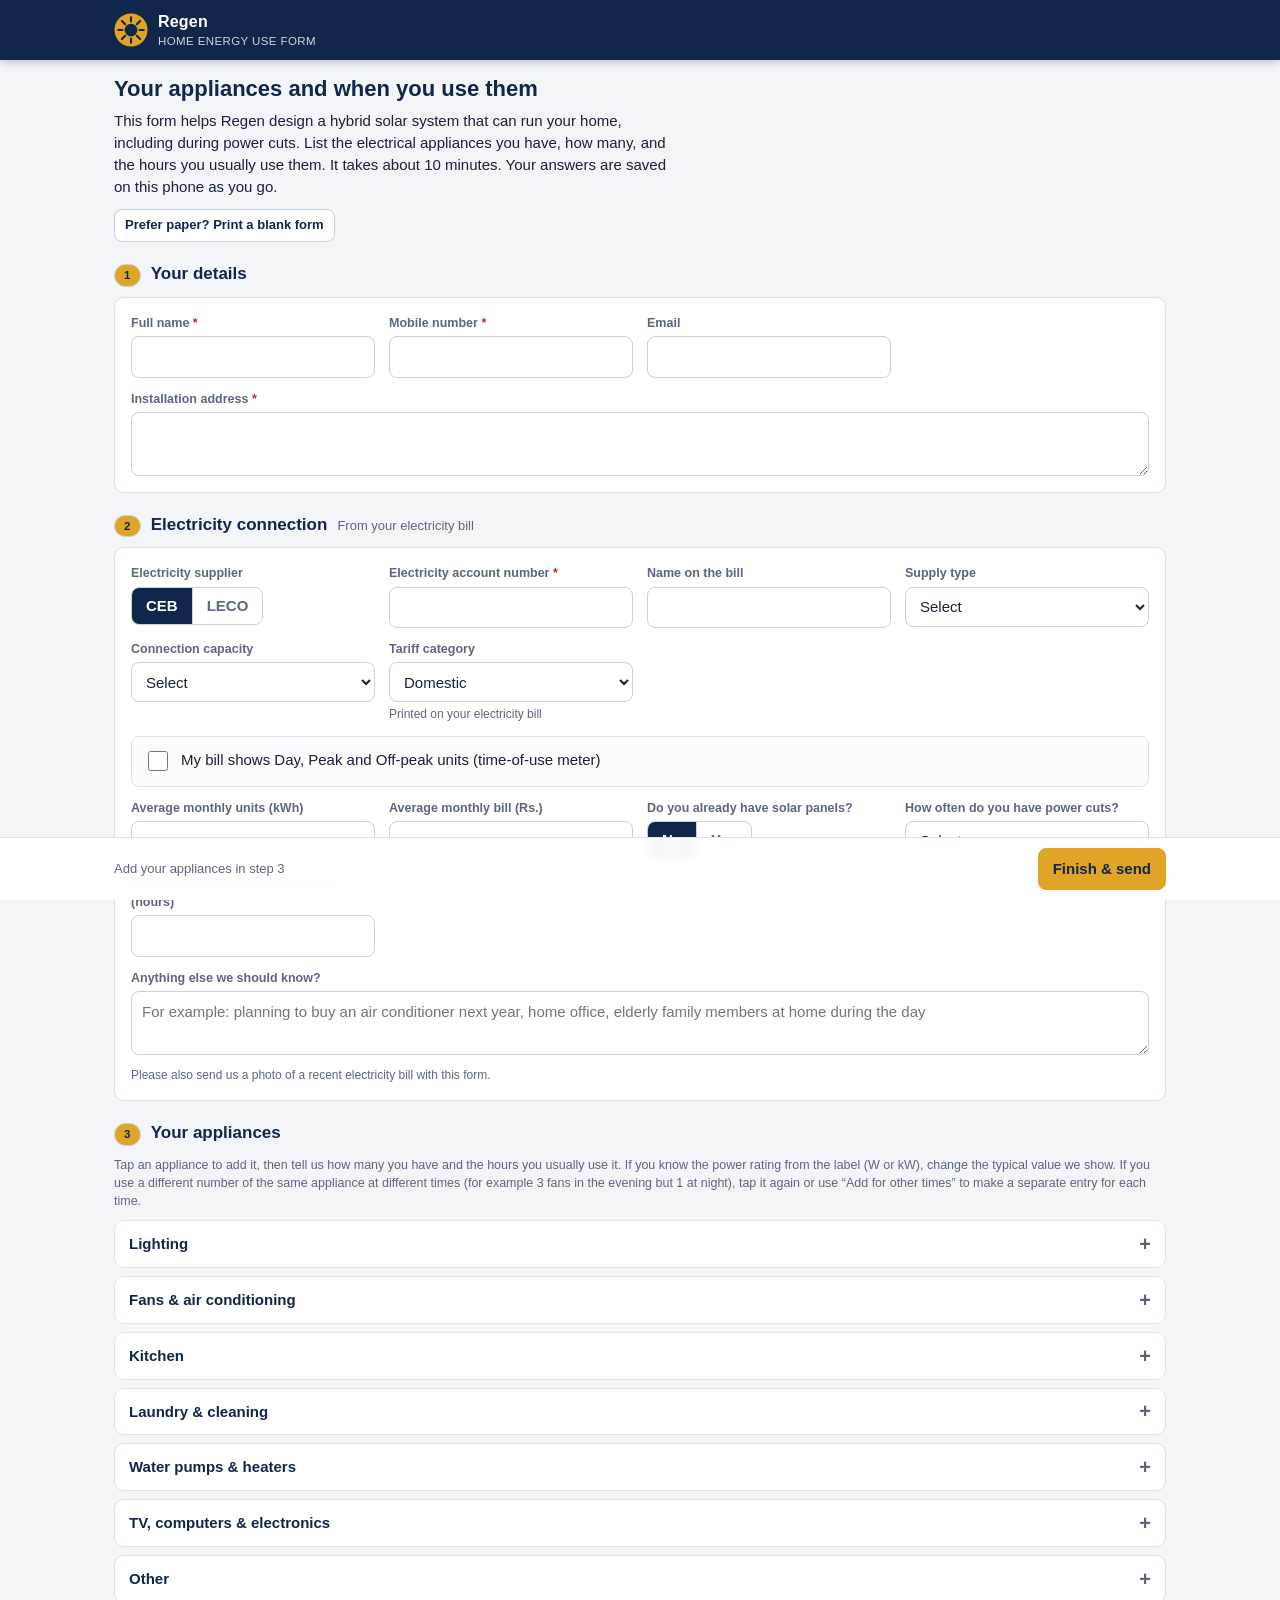
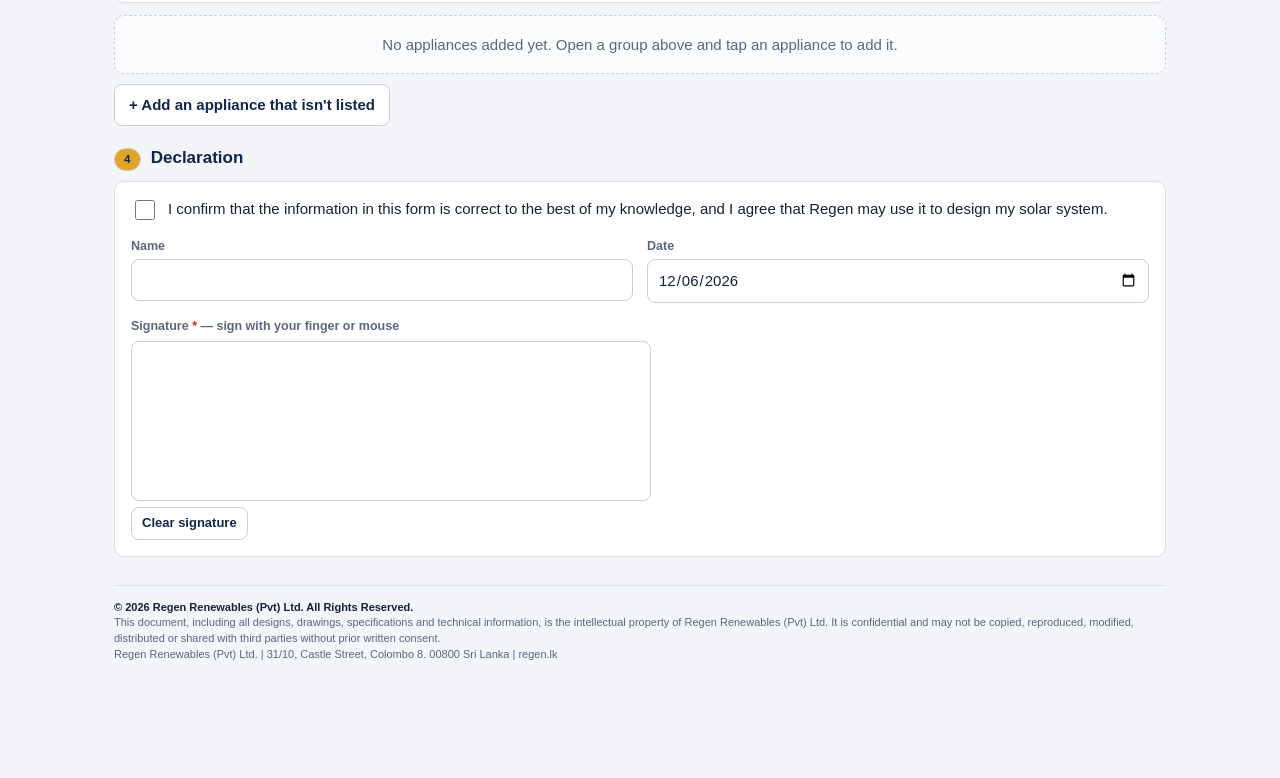
==== commit 9d4476f5: "Add files via upload" ====
--- a/form.html
+++ b/form.html
@@ -58,6 +58,23 @@
 .done-acts{display:flex;flex-direction:column;gap:8px}
 .done-acts .btn{justify-content:flex-start}
 .solar-extra[hidden]{display:none}
+.toubox{display:flex;flex-direction:column;gap:10px;border:1px solid var(--line);border-radius:8px;padding:12px;background:#fbfcfe}
+.toubox:has(#touOptWrap[hidden]):has(#touFields[hidden]){display:none}
+.tougrid{display:grid;grid-template-columns:repeat(auto-fit,minmax(150px,1fr));gap:10px 14px}
+.tt{display:block;font-weight:500;font-size:11.5px;color:var(--muted)}
+.again{align-self:flex-start}
+.item-add .times{font-size:11.5px;font-weight:800;color:var(--navy-2);margin-left:auto;margin-right:6px}
+.sentban{margin-top:14px;border:1px solid #b9dcc6;background:var(--ok-soft);color:#1e5a37;border-radius:var(--radius);padding:10px 14px;font-size:14px;display:block}
+.sentban .btn{margin-left:6px}
+.big-btn{width:100%;min-height:50px;font-size:16px}
+.big-btn:disabled{opacity:.7;cursor:progress}
+details.alt{margin-top:14px;border-top:1px solid var(--line);padding-top:10px}
+details.alt>summary{cursor:pointer;color:var(--navy);font-weight:600;font-size:14px;margin-bottom:8px}
+.sent{display:flex;gap:12px;align-items:flex-start}
+.sent h3{margin-bottom:6px}
+.sent-ico{width:40px;height:40px;border-radius:50%;background:var(--ok);color:#fff;display:grid;place-items:center;font-weight:900;font-size:22px;flex:none}
+.sent .ref{font-size:24px;font-weight:800;color:var(--navy);margin:2px 0 8px;letter-spacing:.5px}
+
 
 /* ---------- print (A4 landscape) ---------- */
 @media print{
@@ -82,6 +99,7 @@
   .opt{display:inline-block;margin-right:3mm;white-space:nowrap}
   .opt::before{content:"";display:inline-block;width:2.6mm;height:2.6mm;border:0.6pt solid #33415c;margin-right:1mm;vertical-align:-0.3mm}
   .opt.sel::before{background:#10264a}
+  .tlist .opt{margin-right:2mm;font-size:8pt}
   .at{width:100%;border-collapse:collapse;font-size:7.6pt;table-layout:fixed}
   .at th,.at td{border:0.4pt solid #9aa5b8;padding:0.6mm 0.8mm;text-align:center;height:5.6mm}
   .at th{background:#10264a;color:#fff;font-weight:600;font-size:7pt}
@@ -120,6 +138,7 @@
       <button class="btn sm" type="button" id="printBlank">Prefer paper? Print a blank form</button>
     </div>
   </section>
+  <div class="sentban" id="sentBanner" hidden role="status"></div>
 
   <div class="sec-h"><span class="step">1</span><h2>Your details</h2></div>
   <div class="card grid">
@@ -135,9 +154,22 @@
     <div class="fld"><label for="c_account">Electricity account number <span class="req">*</span></label><input id="c_account" type="text" inputmode="numeric" data-c="account"></div>
     <div class="fld"><label for="c_billName">Name on the bill</label><input id="c_billName" type="text" data-c="billName"></div>
     <div class="fld"><label for="c_supply">Supply type</label><select id="c_supply" data-c="supply"><option value="">Select</option><option>Single-phase</option><option>Three-phase</option><option>Not sure</option></select></div>
-    <div class="fld"><label for="c_capacity">Connection capacity</label><select id="c_capacity" data-c="capacity"><option value="">Select</option><option>15 A</option><option>30 A</option><option>60 A</option><option>Other</option><option>Not sure</option></select></div>
-    <div class="fld"><label for="c_tariff">Tariff category</label><select id="c_tariff" data-c="tariff"><option>Domestic</option><option>Religious &amp; charitable</option><option>General purpose</option><option>Industrial</option><option>Other</option></select></div>
-    <div class="fld"><label for="c_units">Average monthly units (kWh)</label><input id="c_units" type="number" inputmode="decimal" min="0" data-c="units"></div>
+    <div class="fld"><label for="c_capacity">Connection capacity</label><select id="c_capacity" data-c="capacity"><option value="">Select</option></select></div>
+    <div class="fld" id="capOtherWrap" hidden><label for="c_capacityOther">Your connection capacity <span class="req">*</span></label><input id="c_capacityOther" type="text" data-c="capacityOther" placeholder="e.g. 3-phase 100 A"></div>
+    <div class="fld"><label for="c_tariff">Tariff category</label><select id="c_tariff" data-c="tariff"></select><span class="hint">Printed on your electricity bill</span></div>
+    <div class="span2 toubox" id="touBox">
+      <label class="check" id="touOptWrap" for="c_tou"><input id="c_tou" type="checkbox"><span>My bill shows Day, Peak and Off-peak units (time-of-use meter)</span></label>
+      <div id="touFields" hidden>
+        <p class="lbl" style="margin:0 0 8px" id="touHead">Average monthly units by time of use (kWh)</p>
+        <div class="tougrid">
+          <div class="fld"><label for="c_touDay">Day <span class="tt">5:30 AM – 6:30 PM</span></label><input id="c_touDay" type="number" inputmode="decimal" min="0" data-c="touDay"></div>
+          <div class="fld"><label for="c_touPeak">Peak <span class="tt">6:30 PM – 10:30 PM</span></label><input id="c_touPeak" type="number" inputmode="decimal" min="0" data-c="touPeak"></div>
+          <div class="fld"><label for="c_touOff">Off-peak <span class="tt">10:30 PM – 5:30 AM</span></label><input id="c_touOff" type="number" inputmode="decimal" min="0" data-c="touOff"></div>
+        </div>
+        <p class="hint" id="touSum" style="margin:6px 0 0"></p>
+      </div>
+    </div>
+    <div class="fld" id="unitsWrap"><label for="c_units">Average monthly units (kWh)</label><input id="c_units" type="number" inputmode="decimal" min="0" data-c="units"></div>
     <div class="fld"><label for="c_bill">Average monthly bill (Rs.)</label><input id="c_bill" type="number" inputmode="decimal" min="0" data-c="bill"></div>
     <div class="fld"><span class="lbl">Do you already have solar panels?</span><div class="seg" data-seg="solar"><button type="button" data-v="No">No</button><button type="button" data-v="Yes">Yes</button></div></div>
     <div class="fld solar-extra"><label for="c_solarKw">Existing solar size (kW)</label><input id="c_solarKw" type="number" inputmode="decimal" min="0" data-c="solarKw"></div>
@@ -149,7 +181,7 @@
   </div>
 
   <div class="sec-h"><span class="step">3</span><h2>Your appliances</h2></div>
-  <p class="muted small" style="margin:0 0 10px">Tap an appliance to add it, then tell us how many you have and the hours you usually use it. If you know the power rating from the label (W or kW), change the typical value we show.</p>
+  <p class="muted small" style="margin:0 0 10px">Tap an appliance to add it, then tell us how many you have and the hours you usually use it. If you know the power rating from the label (W or kW), change the typical value we show. If you use a different number of the same appliance at different times (for example 3 fans in the evening but 1 at night), tap it again or use “Add for other times” to make a separate entry for each time.</p>
   <div class="cats" id="cats"></div>
   <div class="alist" id="alist"></div>
   <div style="margin-top:10px"><button class="btn" type="button" id="addCustom">+ Add an appliance that isn't listed</button></div>
@@ -183,6 +215,7 @@
 <div id="printArea"></div>
 <div class="toast" id="toast" role="status" aria-live="polite"></div>
 
+<script src="config.js"></script>
 <script src="common.js"></script>
 <script>
 (() => {
@@ -194,13 +227,18 @@
   if (!state.customer.declDate) state.customer.declDate = H.today();
 
   let saveT;
-  const save = () => { clearTimeout(saveT); saveT = setTimeout(() => H.store.set('form_draft', state), 250); updateSum(); };
+  const save = () => { state.pendingSid = ''; clearTimeout(saveT); saveT = setTimeout(() => H.store.set('form_draft', state), 250); updateSum(); };
   const toast = m => { const t = $('#toast'); t.textContent = m; t.classList.add('show'); clearTimeout(toast.t); toast.t = setTimeout(() => t.classList.remove('show'), 2600); };
 
   // legal footer
   $('#lgCopy').textContent = H.copyright(); $('#lgNotice').textContent = H.NOTICE; $('#lgCo').textContent = H.COMPANY_LINE;
 
   // ---------- customer fields ----------
+  const C0 = state.customer;
+  if (!H.CAPACITIES.includes(C0.capacity)) C0.capacity = '';                       // e.g. "15 A" from an older form
+  if (C0.tariff && !H.TARIFFS.includes(C0.tariff) && C0.tariff !== 'Not sure') C0.tariff = '';
+  $('#c_capacity').insertAdjacentHTML('beforeend', H.CAPACITIES.map(o => `<option>${o}</option>`).join(''));
+  $('#c_tariff').innerHTML = H.tariffOptionsHTML(C0.tariff, 'Select');
   document.querySelectorAll('[data-c]').forEach(el => {
     el.value = state.customer[el.dataset.c] ?? '';
     el.addEventListener('input', () => { state.customer[el.dataset.c] = el.value; save(); });
@@ -213,17 +251,35 @@
   });
   const solarVis = () => document.querySelectorAll('.solar-extra').forEach(el => el.hidden = state.customer.solar !== 'Yes');
   solarVis();
+  // connection capacity "Other" and time-of-use units
+  const touBox = $('#c_tou');
+  function elecVis() {
+    const c = state.customer, tou = H.touOn(c), fixed = H.isTouTariff(c.tariff);
+    $('#capOtherWrap').hidden = c.capacity !== 'Other';
+    $('#touOptWrap').hidden = fixed;
+    touBox.checked = !!c.tou;
+    $('#touFields').hidden = !tou;
+    $('#touHead').textContent = fixed ? `${c.tariff} is billed by time of use. Average monthly units for each period (kWh):` : 'Average monthly units for each period (kWh):';
+    $('#unitsWrap').hidden = tou;
+    const tot = H.touTotal(c);
+    $('#touSum').textContent = tou && H.hasTouValues(c) ? `Total ${+tot.toFixed(1)} kWh per month` : 'Copy these from your bill. Leave a box empty if you don\'t know.';
+  }
+  function syncUnits() { const c = state.customer; if (H.touOn(c) && H.hasTouValues(c)) { c.units = String(+H.touTotal(c).toFixed(1)); $('#c_units').value = c.units; } }
+  touBox.addEventListener('change', () => { state.customer.tou = touBox.checked; syncUnits(); elecVis(); save(); });
+  ['c_capacity', 'c_tariff', 'c_touDay', 'c_touPeak', 'c_touOff'].forEach(id => $('#' + id).addEventListener('input', () => { syncUnits(); elecVis(); save(); }));
+  elecVis();
   const conf = $('#c_confirm'); conf.checked = !!state.confirm;
   conf.addEventListener('change', () => { state.confirm = conf.checked; save(); });
 
   // ---------- catalogue ----------
   function renderCats() {
     const added = new Set(state.appliances.map(a => a.k));
+    const times = k => state.appliances.filter(a => a.k === k).length;
     const openIds = new Set([...document.querySelectorAll('.cat[open]')].map(d => d.dataset.cat));
     $('#cats').innerHTML = H.CATS.map(c => {
       const n = state.appliances.filter(a => a.cat === c.id).length;
       return `<details class="cat" data-cat="${c.id}"${openIds.has(c.id) ? ' open' : ''}><summary>${H.esc(c.name)}${n ? `<span class="count">${n}</span>` : ''}</summary><div class="items">` +
-        c.items.map(it => `<button type="button" class="item-add${added.has(it.k) && it.k !== 'custom' ? ' added' : ''}" data-add="${it.k}"><b>${H.esc(it.k === 'custom' ? '+ Other appliance (type its name)' : it.n)}</b>${it.w ? `<span>~${it.w >= 1000 ? (it.w / 1000) + ' kW' : it.w + ' W'}</span>` : ''}</button>`).join('') +
+        c.items.map(it => `<button type="button" class="item-add${added.has(it.k) && it.k !== 'custom' ? ' added' : ''}" data-add="${it.k}"><b>${H.esc(it.k === 'custom' ? '+ Other appliance (type its name)' : it.n)}</b>${it.k !== 'custom' && times(it.k) > 1 ? `<span class="times">×${times(it.k)}</span>` : ''}${it.w ? `<span>~${it.w >= 1000 ? (it.w / 1000) + ' kW' : it.w + ' W'}</span>` : ''}</button>`).join('') +
         '</div></details>';
     }).join('');
   }
@@ -233,14 +289,27 @@
     addItem(b.dataset.add);
   });
   function addItem(k) {
-    const exist = state.appliances.find(a => a.k === k && k !== 'custom');
-    if (exist) { const el = document.querySelector(`.ap[data-id="${exist.id}"]`); el && el.scrollIntoView({ behavior: 'smooth', block: 'center' }); toast('Already added — change the quantity below'); return; }
+    const same = state.appliances.filter(a => a.k === k && k !== 'custom');
+    if (same.length) { addAgain(same[same.length - 1], true); return; }
     const a = H.newAppliance(k);
     state.appliances.push(a);
     save(); renderCats(); renderList();
     const el = document.querySelector(`.ap[data-id="${a.id}"]`);
     if (el) { el.scrollIntoView({ behavior: 'smooth', block: 'center' }); if (k === 'custom') el.querySelector('[data-f="name"]').focus(); }
     toast(`${a.name || 'Appliance'} added`);
+  }
+  // another entry of the same appliance for a different time slot, with its own quantity and hours
+  function addAgain(src, fromCatalogue) {
+    if (!String(src.name || '').trim()) { toast('Type the appliance name first'); return; }
+    const a = H.newAppliance(src.k);
+    Object.assign(a, { name: H.entryName(state.appliances, src), cat: src.cat, w: src.w, unit: src.unit, t: src.t, s: src.s, d: src.d, b: src.b, f: src.f,
+      qty: src.qty, qtyOn: 1, hrs: H.emptyHrs(), hpd: 0, hpdManual: false, notes: '' });
+    const lastSame = state.appliances.reduce((i, x, j) => (x.k === src.k && String(x.name).replace(/\s\(\d+\)$/, '') === String(src.name).replace(/\s\(\d+\)$/, '') ? j : i), state.appliances.indexOf(src));
+    state.appliances.splice(lastSame + 1, 0, H.normalise(a));
+    save(); renderCats(); renderList();
+    const el = document.querySelector(`.ap[data-id="${a.id}"]`);
+    if (el) el.scrollIntoView({ behavior: 'smooth', block: 'center' });
+    toast(`${a.name} added${fromCatalogue ? ' as a separate entry' : ''} – tap the hours for this time`);
   }
 
   // ---------- appliance cards ----------
@@ -251,7 +320,7 @@
     return `<div class="ap" data-id="${a.id}">
       <div class="ap-h"><div class="nm">${a.k === 'custom'
         ? `<label class="lbl" for="n_${a.id}">Appliance name</label><input id="n_${a.id}" type="text" data-f="name" value="${H.esc(a.name)}" placeholder="e.g. Pressure cooker">`
-        : `<b>${H.esc(a.name)}</b><div class="muted">${H.esc(H.CAT_NAME[a.cat] || '')}</div>`}</div>
+        : `<b>${H.esc(a.name)}</b><div class="muted">${H.esc(H.CAT_NAME[a.cat] || '')}${/\(\d+\)$/.test(a.name) ? ' · separate entry for another time' : ''}</div>`}</div>
         <button type="button" class="x" data-act="del" aria-label="Remove ${H.esc(a.name || 'appliance')}">×</button></div>
       <div class="ap-g">
         <div class="fld"><span class="lbl">How many do you have?</span><div class="step"><button type="button" data-act="q-">−</button><input type="number" inputmode="numeric" min="0" data-f="qty" value="${a.qty}" aria-label="Quantity"><button type="button" data-act="q+">+</button></div></div>
@@ -268,6 +337,7 @@
         <div class="q"><span class="lbl">Could you use it at a different time if needed?</span><div class="seg" data-yn="f"><button type="button" data-v="1" class="${a.f ? 'on' : ''}">Yes</button><button type="button" data-v="0" class="${!a.f ? 'on' : ''}">No</button></div></div>
       </div>
       <div class="fld"><label class="lbl" for="t_${a.id}">Notes (optional)</label><input id="t_${a.id}" type="text" data-f="notes" value="${H.esc(a.notes)}" placeholder="Brand/model, room, or anything special about how you use it"></div>
+      <button type="button" class="btn sm again" data-act="again">+ Add for other times</button>
     </div>`;
   }
   function renderList() {
@@ -280,6 +350,7 @@
     const card = e.target.closest('.ap');
     const act = e.target.closest('[data-act]')?.dataset.act;
     if (act === 'del') { state.appliances = state.appliances.filter(x => x !== a); save(); renderCats(); renderList(); return; }
+    if (act === 'again') { addAgain(a, false); return; }
     if (act && /^[qo][+-]$/.test(act)) {
       const f = act[0] === 'q' ? 'qty' : 'qtyOn', d = act[1] === '+' ? 1 : -1;
       a[f] = Math.max(0, a[f] + d);
@@ -339,6 +410,7 @@
     if (!c.phone.trim()) e.push('Enter your mobile number (step 1).');
     if (!c.address.trim()) e.push('Enter the installation address (step 1).');
     if (!c.account.trim()) e.push('Enter your electricity account number (step 2).');
+    if (c.capacity === 'Other' && !String(c.capacityOther || '').trim()) e.push('Enter your connection capacity, or choose “Not sure” (step 2).');
     if (!state.appliances.length) e.push('Add at least one appliance (step 3).');
     state.appliances.forEach(a => {
       const nm = a.name || 'An appliance';
@@ -359,29 +431,77 @@
     bg.addEventListener('click', e => { if (e.target === bg || e.target.closest('[data-close]')) bg.remove(); });
     document.body.appendChild(bg); return bg;
   }
+  const online = () => H.validScriptUrl(H.configUrl());
+  const fileActs = (primary) => `<div class="done-acts">
+        <button class="btn ${primary ? 'gold' : ''}" data-do="share">Send form file (WhatsApp / email)</button>
+        <button class="btn" data-do="dl">Download form file</button>
+        <button class="btn" data-do="pdf">Save a PDF copy for your records</button>
+      </div>`;
+  function sentHTML(ref) {
+    return `<div class="sent"><div class="sent-ico" aria-hidden="true">✓</div><div><h3>Form sent to Regen</h3>
+        <p style="margin:0">Thank you${state.customer.name ? ', ' + H.esc(state.customer.name.split(' ')[0]) : ''}. Your reference number is</p>
+        <p class="ref tnum">${H.esc(ref)}</p>
+        <p class="muted small" style="margin:0">Regen will check your appliances and contact you. Please also send a photo of a recent electricity bill to your Regen contact.</p></div></div>
+      <div class="done-acts" style="margin-top:12px">
+        <button class="btn" data-do="pdf">Save a PDF copy for your records</button>
+        <button class="btn" data-do="new">Start a new form</button>
+      </div>
+      <div class="acts"><button class="btn primary" data-close>Done</button></div>`;
+  }
+  async function doSubmit(m) {
+    const btn = m.querySelector('[data-do="submit"]'), msg = m.querySelector('#subMsg');
+    btn.disabled = true; btn.textContent = 'Sending…'; msg.hidden = true;
+    // keep the same id for retries, so a form that reached the Sheet before a timeout is not saved twice
+    if (!state.pendingSid) { state.pendingSid = H.uid(); H.store.set('form_draft', state); }
+    try {
+      const r = await H.cloudPost(H.configUrl(), { action: 'submit', sid: state.pendingSid, form: payload() });
+      if (!r || !r.ok) throw new Error((r && r.error) || 'The form could not be saved.');
+      state.sent = { ref: r.ref, at: new Date().toISOString() }; state.pendingSid = '';
+      H.store.set('form_draft', state); renderSent();
+      m.querySelector('.modal').innerHTML = sentHTML(r.ref);
+    } catch (err) {
+      btn.disabled = false; btn.textContent = 'Try again';
+      msg.hidden = false; msg.innerHTML = `${H.esc(err.message)}<br>If it keeps failing, send the form file instead (below).`;
+    }
+  }
   $('#finish').addEventListener('click', () => {
     const errs = validate();
     if (errs.length) {
       modal(`<h3>A few things are missing</h3><div class="errs"><ul>${errs.slice(0, 12).map(x => `<li>${H.esc(x)}</li>`).join('')}</ul></div><div class="acts"><button class="btn primary" data-close>Go back and fix</button></div>`);
       return;
     }
-    const m = modal(`<h3>Your form is ready</h3>
+    const again = state.sent && state.sent.ref;
+    const m = online()
+      ? modal(`<h3>Your form is ready</h3>
+      <p class="muted" style="margin-top:0">Tap Submit to send your answers straight to Regen. Regen checks them in the load calculator to find the inverter size that suits your home.</p>
+      ${again ? `<p class="small" style="margin-top:0">You already sent this form (reference <b>${H.esc(state.sent.ref)}</b>). Submitting again sends your updated answers as a new copy.</p>` : ''}
+      <button class="btn gold big-btn" type="button" data-do="submit">${again ? 'Submit updated form' : 'Submit to Regen'}</button>
+      <div class="errs" id="subMsg" hidden style="margin-top:10px"></div>
+      <details class="alt"><summary>Can't submit? Send the form file instead</summary>${fileActs(false)}
+        <p class="hint" style="margin-bottom:0">Send <b>${H.esc(fileName())}</b> to your Regen contact on WhatsApp or email.</p></details>
+      <div class="acts"><button class="btn" data-close>Close</button></div>`)
+      : modal(`<h3>Your form is ready</h3>
       <p class="muted" style="margin-top:0">Send the form file to your Regen contact on WhatsApp or email. Regen opens it in the load calculator to check which inverter size suits your home.</p>
-      <div class="done-acts">
-        <button class="btn gold" data-do="share">Send form file (WhatsApp / email)</button>
-        <button class="btn" data-do="dl">Download form file</button>
-        <button class="btn" data-do="pdf">Save a PDF copy for your records</button>
-      </div>
+      ${fileActs(true)}
       <p class="hint" style="margin-bottom:0">The file name is <b>${H.esc(fileName())}</b>. Please also send a photo of a recent electricity bill.</p>
       <div class="acts"><button class="btn" data-close>Close</button></div>`);
     m.addEventListener('click', async e => {
       const d = e.target.closest('[data-do]')?.dataset.do; if (!d) return;
       const json = JSON.stringify(payload(), null, 1);
+      if (d === 'submit') doSubmit(m);
       if (d === 'share') { const r = await H.shareFile(fileName(), json, 'application/json', 'Regen load form', `Home energy use form – ${state.customer.name}`); if (r === 'downloaded') toast('Saved to Downloads — attach it in WhatsApp or email'); }
       if (d === 'dl') { H.download(fileName(), json, 'application/json'); toast('Form file saved to Downloads'); }
       if (d === 'pdf') { buildPrint(false); setTimeout(() => window.print(), 50); }
+      if (d === 'new') { H.store.del('form_draft'); location.reload(); }
     });
   });
+  function renderSent() {
+    const el = $('#sentBanner');
+    if (!state.sent || !state.sent.ref) { el.hidden = true; return; }
+    el.hidden = false;
+    el.innerHTML = `<b>Sent to Regen</b> on ${H.esc(new Date(state.sent.at).toLocaleString('en-GB', { dateStyle: 'medium', timeStyle: 'short' }))} · reference <b>${H.esc(state.sent.ref)}</b>. You can still change your answers and submit an updated copy. <button class="btn sm" type="button" id="newForm">Start a new form</button>`;
+    $('#newForm').onclick = () => { H.store.del('form_draft'); location.reload(); };
+  }
 
   // ---------- printable form (blank or filled) ----------
   function optList(opts, sel) { return opts.map(o => `<span class="opt${sel === o ? ' sel' : ''}">${H.esc(o)}</span>`).join(''); }
@@ -403,14 +523,15 @@
         <tr><td class="k">Account number</td><td>${v('account')}</td></tr>
         <tr><td class="k">Name on the bill</td><td>${v('billName')}</td></tr>
         <tr><td class="k">Supply type</td><td>${optList(['Single-phase', 'Three-phase', 'Not sure'], c.supply)}</td></tr>
-        <tr><td class="k">Connection capacity</td><td>${optList(['15 A', '30 A', '60 A', 'Other', 'Not sure'], c.capacity)}</td></tr>
-        <tr><td class="k">Tariff category</td><td>${blank ? optList(['Domestic', 'Religious & charitable', 'General purpose', 'Other'], '') : v('tariff')}</td></tr>
+        <tr><td class="k">Connection capacity</td><td>${blank ? optList(['30 A', '60 A', 'Not sure'], '') + 'Other: __________' : H.esc(H.capacityText(c) || '—')}</td></tr>
+        <tr><td class="k">Tariff category</td><td>${blank ? '<span class="tlist">' + H.TARIFFS.map(t => `<span class="opt">${t.replace(/ (Small|Medium|Large)$/, '')}</span>`).join('') + '</span>' : v('tariff')}</td></tr>
         <tr><td class="k">Avg. monthly units / bill</td><td>${blank ? '__________ kWh &nbsp;&nbsp; Rs. __________' : `${v('units') || '—'} kWh &nbsp;·&nbsp; Rs. ${v('bill') || '—'}`}</td></tr>
+        ${blank || H.touOn(c) ? `<tr><td class="k">Time-of-use units (kWh / month)</td><td>${blank ? 'Day ______ &nbsp; Peak ______ &nbsp; Off-peak ______ <span style="color:#5b6680">(TOU bills only)</span>' : `Day ${v('touDay') || '—'} · Peak ${v('touPeak') || '—'} · Off-peak ${v('touOff') || '—'}`}</td></tr>` : ''}
         <tr><td class="k">Existing solar</td><td>${optList(['No', 'Yes'], blank ? '' : c.solar)} ${blank ? '_____ kW &nbsp; Scheme: __________' : (c.solar === 'Yes' ? `${v('solarKw')} kW · ${v('solarScheme')}` : '')}</td></tr>
         <tr><td class="k">Power cuts</td><td>${optList(['Rarely', 'A few times a month', 'Every week', 'Every day'], c.outages)}</td></tr>
         <tr><td class="k">Backup needed</td><td>${blank ? '__________ hours' : `${v('backupHrs') || '—'} hours`}</td></tr>
       </table></div></div>`;
-    const inst = `<p class="pinst"><b>How to fill in the appliance table:</b> for each appliance you have, write how many you have, how many are used at the same time and the power rating from the label (W or kW). Shade or tick each hour box when the appliance is normally on (for example, a TV used from 7 PM to 10 PM: tick 7p, 8p and 9p). Write Y or N for "Needed in power cut" and "Can change time".</p>`;
+    const inst = `<p class="pinst"><b>How to fill in the appliance table:</b> for each appliance you have, write how many you have, how many are used at the same time and the power rating from the label (W or kW). Shade or tick each hour box when the appliance is normally on (for example, a TV used from 7 PM to 10 PM: tick 7p, 8p and 9p). Write Y or N for "Needed in power cut" and "Can change time". If you use a different number of the same appliance at different times (e.g. 3 fans in the evening, 1 at night), use a spare row at the end for each extra time and write the appliance name again.</p>`;
     // appliance table
     let hdr = `<thead><tr><th rowspan="2" style="width:6mm">#</th><th rowspan="2" style="width:70mm">Appliance <small>(typical W)</small></th><th rowspan="2" style="width:9mm">Qty</th><th rowspan="2" style="width:12mm">Used at same time</th><th rowspan="2" style="width:14mm">Watts each</th>`;
     [['Night', 0], ['Morning', 6], ['Afternoon', 12], ['Evening', 18]].forEach(([n]) => hdr += `<th colspan="6" class="g">${n}</th>`);
@@ -430,8 +551,8 @@
         body += `<tr class="cat"><td colspan="32">${H.esc(c2.name)}</td></tr>`;
         c2.items.filter(it => it.k !== 'custom').forEach(it => body += row(H.esc(it.n), it.w >= 1000 ? (it.w / 1000) + ' kW' : it.w + ' W', null));
       });
-      body += `<tr class="cat"><td colspan="32">Other appliances (write the name)</td></tr>`;
-      for (let k = 0; k < 8; k++) body += row('', '', null);
+      body += `<tr class="cat"><td colspan="32">Other appliances, or the same appliance at another time (write the name)</td></tr>`;
+      for (let k = 0; k < 12; k++) body += row('', '', null);
     } else {
       state.appliances.forEach(a => body += row(H.esc(a.name) + (a.notes ? ` <small>– ${H.esc(a.notes)}</small>` : ''), '', a));
     }
@@ -449,7 +570,7 @@
   }
   $('#printBlank').addEventListener('click', () => { buildPrint(true); setTimeout(() => window.print(), 50); });
 
-  renderCats(); renderList(); updateSum(); sizeCanvas();
+  renderCats(); renderList(); updateSum(); sizeCanvas(); renderSent();
   if (params.get('blank') === '1') { buildPrint(true); window.addEventListener('load', () => setTimeout(() => window.print(), 300)); }
   window.__hlcForm = { state, buildPrint, payload };   // used by automated tests
 })();
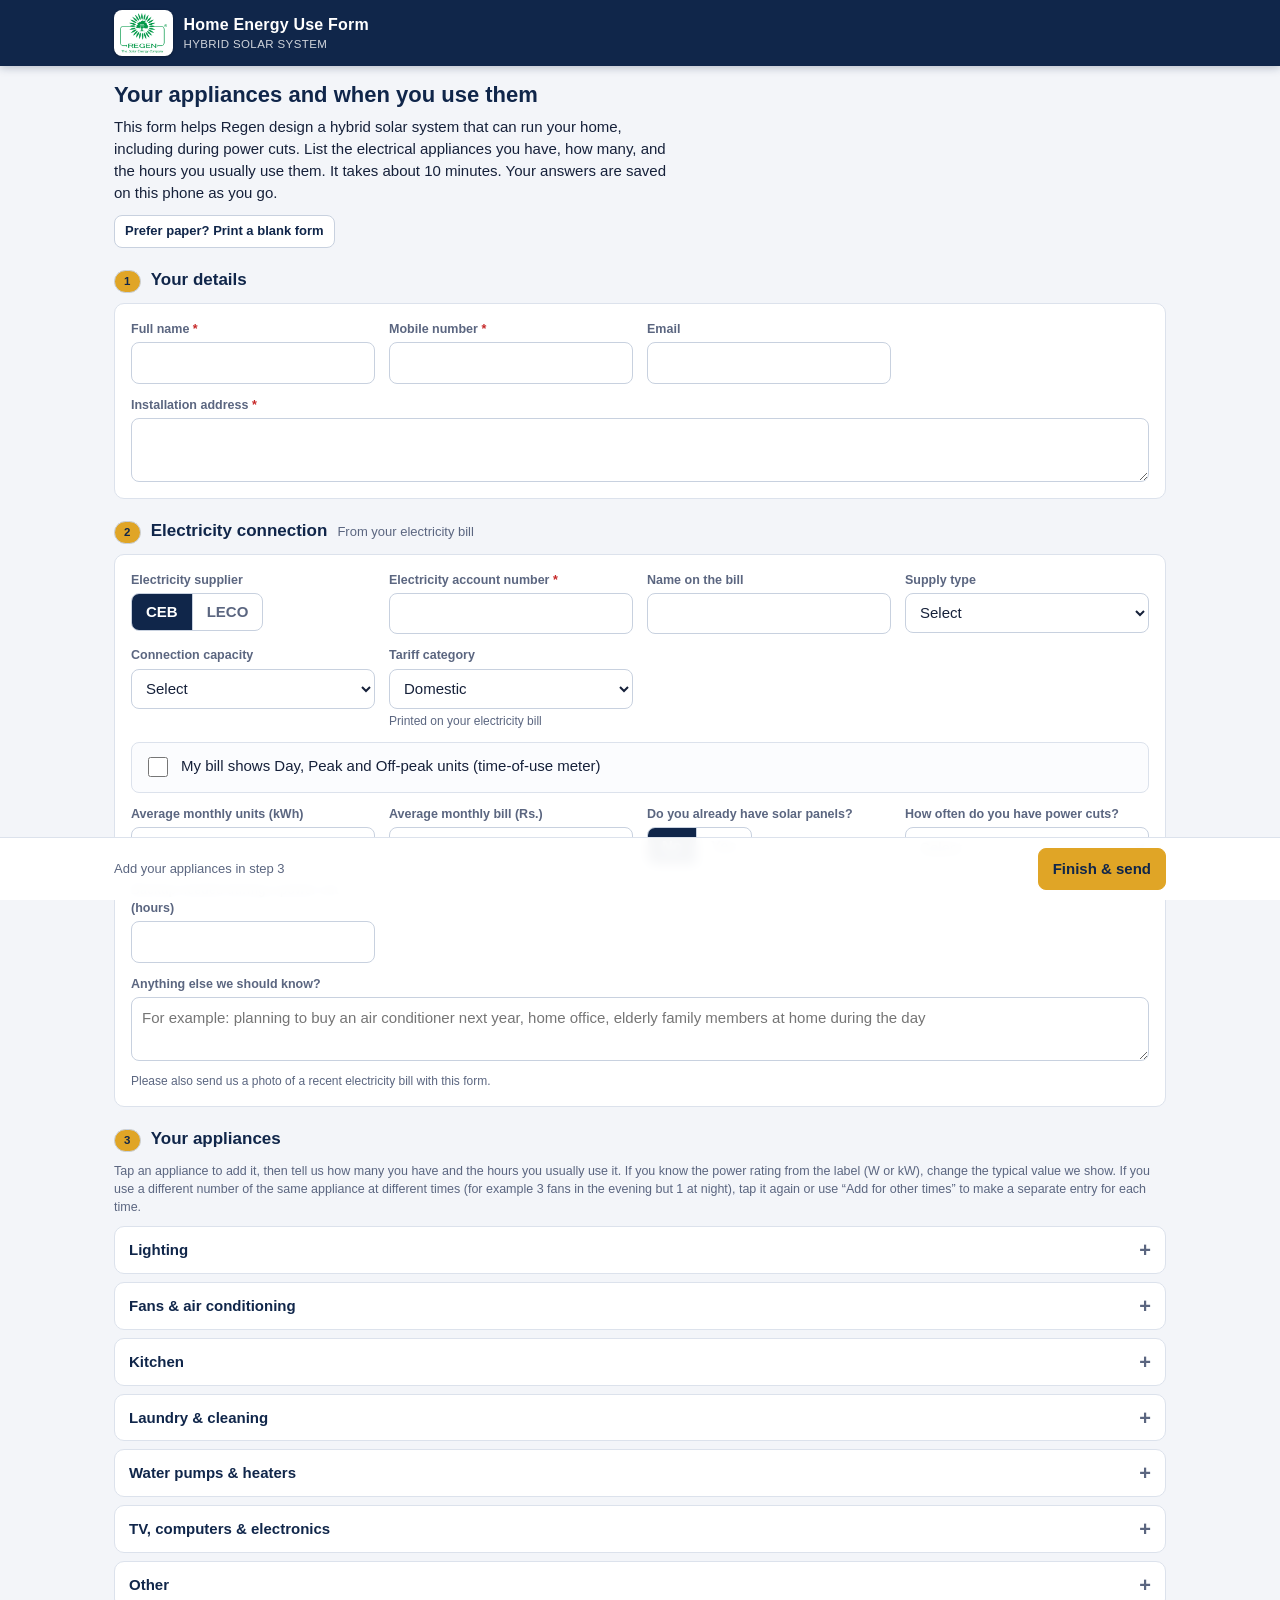
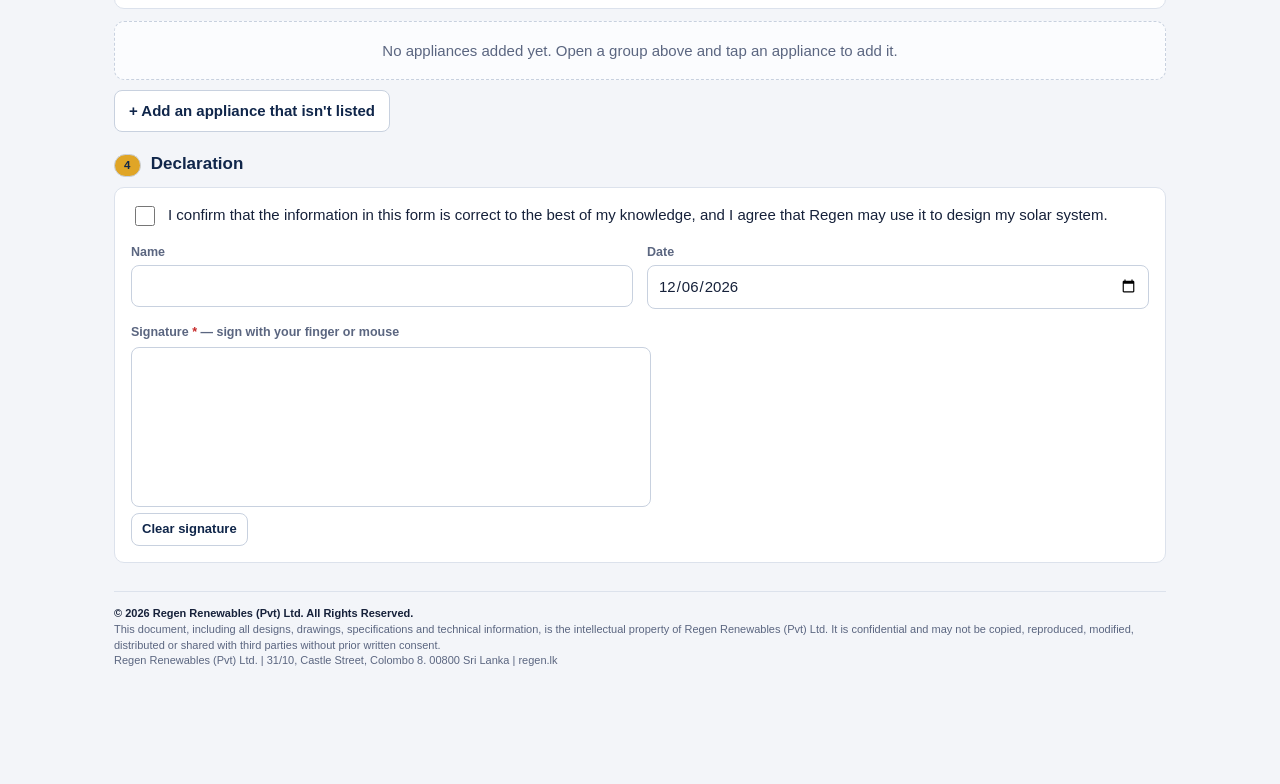
==== commit 2a63e308: "Add files via upload" ====
--- a/form.html
+++ b/form.html
@@ -89,6 +89,7 @@
   .pfoot b{color:#16213a}
   .ph{display:flex;align-items:center;gap:4mm;border-bottom:1.2pt solid #10264a;padding-bottom:2mm;margin-bottom:3mm}
   .ph h1{font-size:14pt;color:#10264a}
+  .plogo{height:15mm;width:auto;flex:none}
   .ph .co{margin-left:auto;text-align:right;font-size:8pt;color:#4a5568}
   .pinst{font-size:8.3pt;margin:0 0 3mm;color:#16213a}
   .pgrid{display:grid;grid-template-columns:1fr 1fr;gap:3mm 6mm;margin-bottom:3mm}
@@ -124,8 +125,8 @@
 <header class="topbar screen">
   <div class="wrap">
     <div class="brand">
-      <svg width="34" height="34" viewBox="0 0 64 64" aria-hidden="true"><circle cx="32" cy="32" r="31" fill="#e0a526"/><circle cx="32" cy="32" r="12" fill="#10264a"/><g stroke="#10264a" stroke-width="4" stroke-linecap="round"><path d="M32 8v8M32 48v8M8 32h8M48 32h8M15 15l6 6M43 43l6 6M15 49l6-6M43 21l6-6"/></g></svg>
-      <div class="brand-txt"><b>Regen</b><span>Home Energy Use Form</span></div>
+      <span class="brand-logo"><img src="regen-logo.png" alt="Regen – The Solar Energy Company" width="48" height="40"></span>
+      <div class="brand-txt"><b>Home Energy Use Form</b><span>Hybrid solar system</span></div>
     </div>
   </div>
 </header>
@@ -491,7 +492,7 @@
       if (d === 'submit') doSubmit(m);
       if (d === 'share') { const r = await H.shareFile(fileName(), json, 'application/json', 'Regen load form', `Home energy use form – ${state.customer.name}`); if (r === 'downloaded') toast('Saved to Downloads — attach it in WhatsApp or email'); }
       if (d === 'dl') { H.download(fileName(), json, 'application/json'); toast('Form file saved to Downloads'); }
-      if (d === 'pdf') { buildPrint(false); setTimeout(() => window.print(), 50); }
+      if (d === 'pdf') { buildPrint(false); printWhenReady(); }
       if (d === 'new') { H.store.del('form_draft'); location.reload(); }
     });
   });
@@ -508,7 +509,7 @@
   function buildPrint(blank) {
     const c = blank ? H.emptyCustomer() : state.customer;
     const v = k => blank ? '' : H.esc(c[k]);
-    const logo = `<svg width="30" height="30" viewBox="0 0 64 64"><circle cx="32" cy="32" r="31" fill="#e0a526"/><circle cx="32" cy="32" r="12" fill="#10264a"/><g stroke="#10264a" stroke-width="4" stroke-linecap="round"><path d="M32 8v8M32 48v8M8 32h8M48 32h8M15 15l6 6M43 43l6 6M15 49l6-6M43 21l6-6"/></g></svg>`;
+    const logo = `<img class="plogo" src="regen-logo.png" alt="Regen">`;
     const head = `<div class="ph">${logo}<div><h1>Home Energy Use Form – Hybrid Solar System</h1><div style="font-size:8pt;color:#4a5568">Appliance list, hours of use and electricity connection details</div></div><div class="co"><b>${H.COMPANY.name}</b><br>${H.COMPANY.addr}<br>${H.COMPANY.web}</div></div>`;
     const det = `<div class="pgrid">
       <div class="pbox"><h2>1. Customer details</h2><table class="kv">
@@ -568,10 +569,16 @@
       ${head}${det}<div class="brk"></div>${head}<div class="pbox"><h2>3. Appliances and hours of use</h2></div>${inst}
       <table class="at">${hdr}${body}</table>${sig}</td></tr></tbody><tfoot><tr><td><div class="pf-space"></div></td></tr></tfoot></table>`;
   }
-  $('#printBlank').addEventListener('click', () => { buildPrint(true); setTimeout(() => window.print(), 50); });
+  // print once the logo images in the printable form have loaded
+  function printWhenReady(delay = 50) {
+    const imgs = [...document.querySelectorAll('#printArea img')];
+    Promise.all(imgs.map(im => im.complete ? Promise.resolve() : new Promise(r => { im.onload = im.onerror = r; setTimeout(r, 3000); })))
+      .then(() => setTimeout(() => window.print(), delay));
+  }
+  $('#printBlank').addEventListener('click', () => { buildPrint(true); printWhenReady(); });
 
   renderCats(); renderList(); updateSum(); sizeCanvas(); renderSent();
-  if (params.get('blank') === '1') { buildPrint(true); window.addEventListener('load', () => setTimeout(() => window.print(), 300)); }
+  if (params.get('blank') === '1') { buildPrint(true); window.addEventListener('load', () => printWhenReady(300)); }
   window.__hlcForm = { state, buildPrint, payload };   // used by automated tests
 })();
 </script>
--- a/common.css
+++ b/common.css
@@ -20,6 +20,9 @@
 .topbar .wrap{display:flex;align-items:center;gap:12px;padding-block:10px;flex-wrap:wrap}
 .brand{display:flex;align-items:center;gap:10px;min-width:0}
 .brand svg{flex:none}
+.brand-logo{flex:none;display:flex;align-items:center;justify-content:center;background:#fff;border-radius:8px;padding:3px 6px;box-shadow:0 1px 3px rgba(0,0,0,.25)}
+.brand-logo img{display:block;height:40px;width:auto}
+@media (max-width:420px){.brand-logo img{height:34px}}
 .brand-txt{display:flex;flex-direction:column;min-width:0}
 .brand-txt b{font-size:16px;letter-spacing:.2px}
 .brand-txt span{font-size:11.5px;opacity:.8;letter-spacing:.4px;text-transform:uppercase}
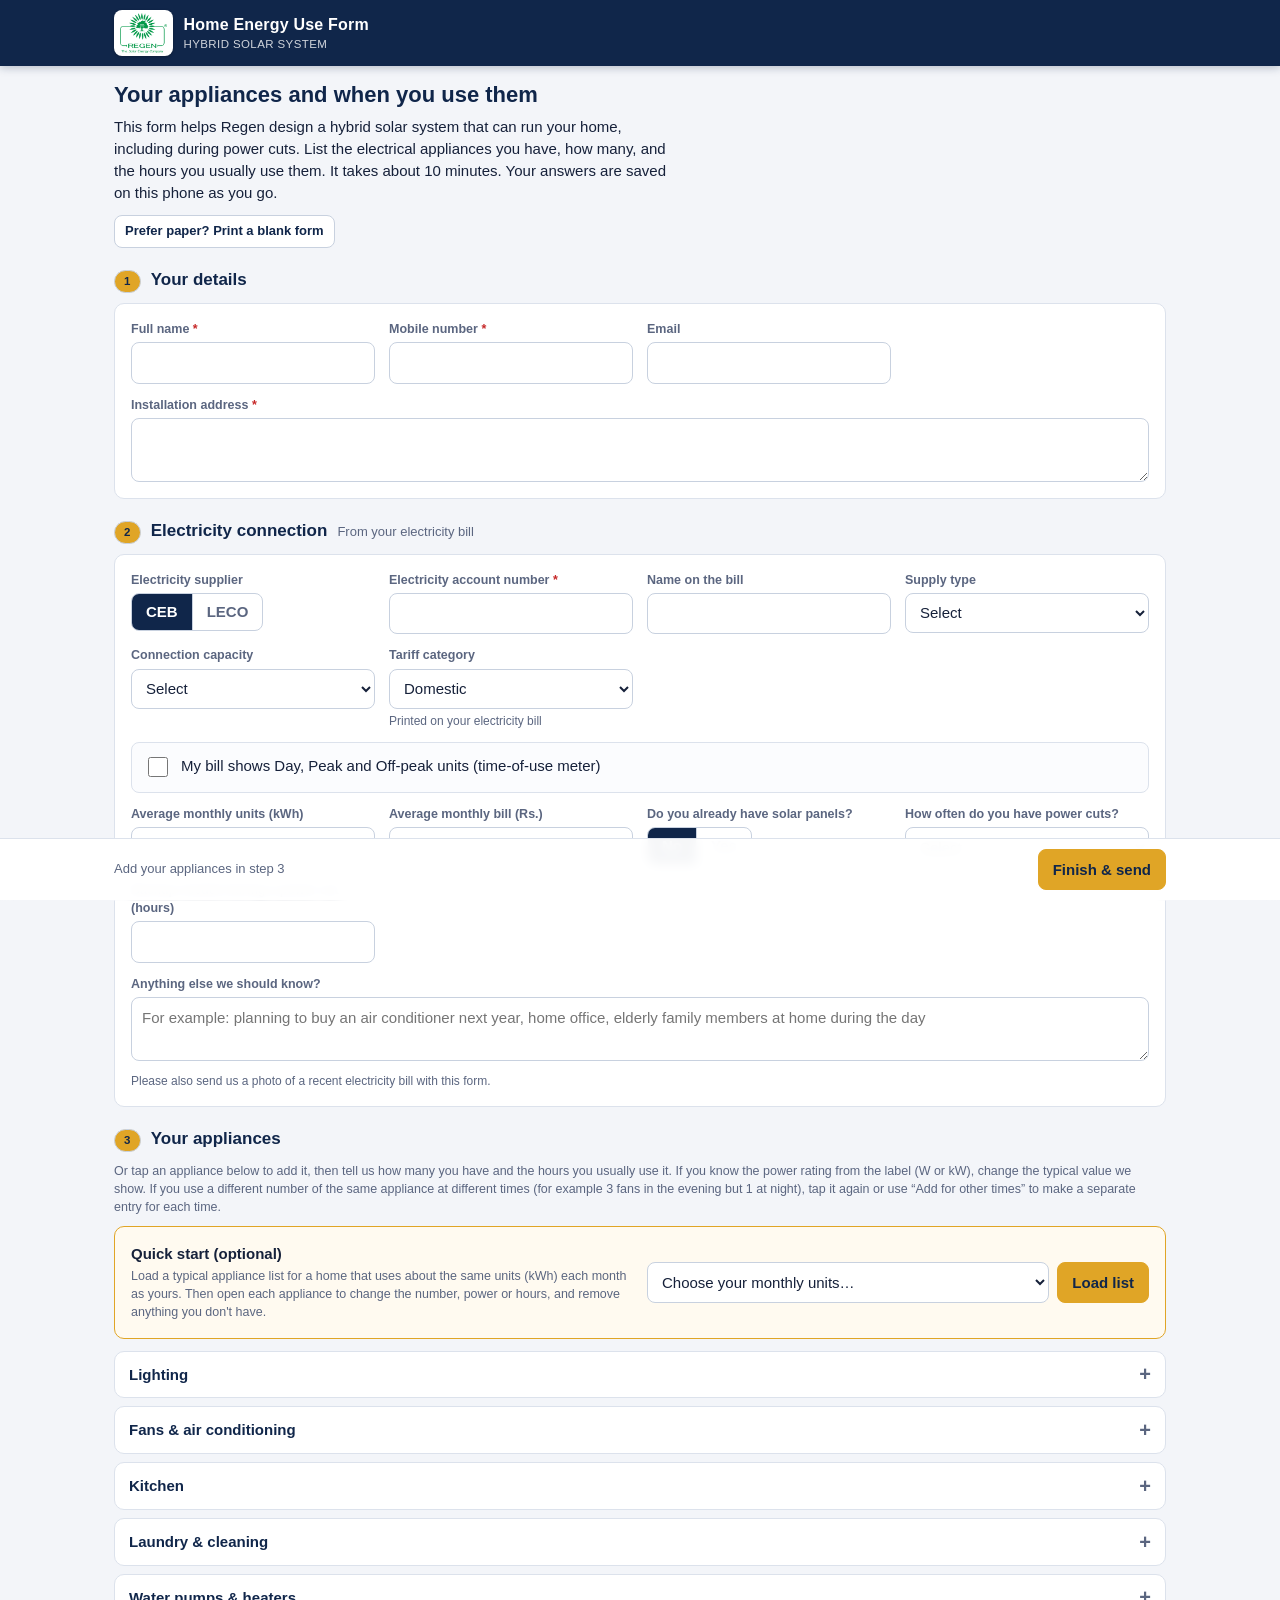
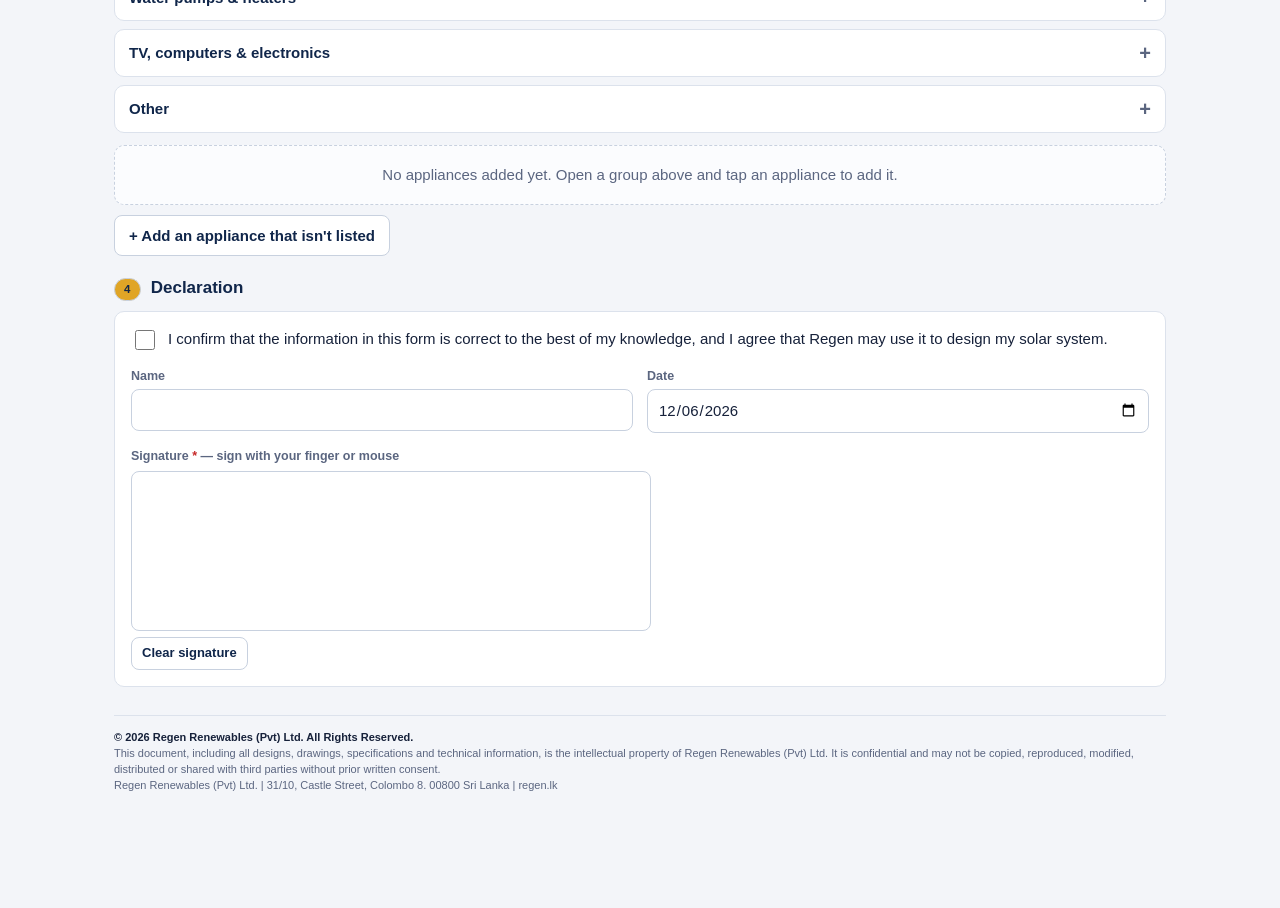
==== commit 61974423: "Add files via upload" ====
--- a/form.html
+++ b/form.html
@@ -30,6 +30,25 @@
 .alist{display:flex;flex-direction:column;gap:12px;margin-top:12px}
 .ap{background:var(--surface);border:1px solid var(--line);border-radius:var(--radius);padding:14px;display:flex;flex-direction:column;gap:12px}
 .ap-h{display:flex;align-items:flex-start;gap:10px}
+.ap.min{gap:0;padding:10px 12px}
+.ap.min .ap-body{display:none}
+.ap:not(.min) .ap-sum{display:none}
+.ap-body{display:flex;flex-direction:column;gap:12px}
+.ap-h .nm.tap{cursor:pointer}
+.ap-sum{font-size:13px;color:var(--ink);margin-top:3px;display:flex;flex-direction:column;gap:5px}
+.ap-sum .strip{max-width:300px}
+.ap-sum .warn{color:var(--bad);font-weight:700}
+.ap-sum .pills{display:flex;gap:4px;flex-wrap:wrap}
+.tg{border:1px solid var(--line-2);background:#fff;border-radius:8px;height:36px;padding:0 10px;cursor:pointer;color:var(--navy);font-weight:600;font-size:13px;flex:none;display:inline-flex;align-items:center;gap:4px}
+.tg::after{content:"";width:7px;height:7px;border-right:2px solid currentColor;border-bottom:2px solid currentColor;transform:rotate(45deg);margin:-4px 0 0 4px}
+.ap:not(.min) .tg::after{transform:rotate(-135deg);margin:3px 0 0 4px}
+.ap-foot{display:flex;flex-wrap:wrap;gap:8px;justify-content:space-between}
+.qfbox{display:flex;flex-wrap:wrap;gap:10px 14px;align-items:center;margin-bottom:12px;border-color:var(--gold);background:#fffaf0}
+.qftxt{flex:1 1 260px;min-width:0}
+.qfrow{display:flex;gap:8px;flex:1 1 260px;min-width:0}
+.qfrow select{flex:1;min-width:0}
+@media (max-width:520px){.qfrow{flex-wrap:wrap}.qfrow select{flex:1 1 100%}.qfrow .btn{flex:1 1 100%}}
+.listbar{display:flex;align-items:center;gap:10px;justify-content:space-between;margin-top:14px}
 .ap-h .nm{flex:1;min-width:0}
 .ap-h .nm b{font-size:15.5px;color:var(--navy)}
 .ap-h .nm .muted{font-size:12px}
@@ -182,8 +201,13 @@
   </div>
 
   <div class="sec-h"><span class="step">3</span><h2>Your appliances</h2></div>
-  <p class="muted small" style="margin:0 0 10px">Tap an appliance to add it, then tell us how many you have and the hours you usually use it. If you know the power rating from the label (W or kW), change the typical value we show. If you use a different number of the same appliance at different times (for example 3 fans in the evening but 1 at night), tap it again or use “Add for other times” to make a separate entry for each time.</p>
+  <p class="muted small" style="margin:0 0 10px">Or tap an appliance below to add it, then tell us how many you have and the hours you usually use it. If you know the power rating from the label (W or kW), change the typical value we show. If you use a different number of the same appliance at different times (for example 3 fans in the evening but 1 at night), tap it again or use “Add for other times” to make a separate entry for each time.</p>
+  <div class="card qfbox">
+    <div class="qftxt"><b>Quick start (optional)</b><p class="small muted" style="margin:2px 0 0">Load a typical appliance list for a home that uses about the same units (kWh) each month as yours. Then open each appliance to change the number, power or hours, and remove anything you don't have.</p></div>
+    <div class="qfrow"><select id="qFillF" aria-label="Typical list by monthly units"></select><button class="btn gold" id="qFillGo" type="button">Load list</button></div>
+  </div>
   <div class="cats" id="cats"></div>
+  <div class="listbar" id="listBar" hidden><span class="muted small" id="listCount"></span><button class="btn sm" type="button" id="toggleAll">Minimise all</button></div>
   <div class="alist" id="alist"></div>
   <div style="margin-top:10px"><button class="btn" type="button" id="addCustom">+ Add an appliance that isn't listed</button></div>
 
@@ -293,7 +317,7 @@
     const same = state.appliances.filter(a => a.k === k && k !== 'custom');
     if (same.length) { addAgain(same[same.length - 1], true); return; }
     const a = H.newAppliance(k);
-    state.appliances.push(a);
+    state.appliances.push(a); openCards.add(a.id);
     save(); renderCats(); renderList();
     const el = document.querySelector(`.ap[data-id="${a.id}"]`);
     if (el) { el.scrollIntoView({ behavior: 'smooth', block: 'center' }); if (k === 'custom') el.querySelector('[data-f="name"]').focus(); }
@@ -306,7 +330,7 @@
     Object.assign(a, { name: H.entryName(state.appliances, src), cat: src.cat, w: src.w, unit: src.unit, t: src.t, s: src.s, d: src.d, b: src.b, f: src.f,
       qty: src.qty, qtyOn: 1, hrs: H.emptyHrs(), hpd: 0, hpdManual: false, notes: '' });
     const lastSame = state.appliances.reduce((i, x, j) => (x.k === src.k && String(x.name).replace(/\s\(\d+\)$/, '') === String(src.name).replace(/\s\(\d+\)$/, '') ? j : i), state.appliances.indexOf(src));
-    state.appliances.splice(lastSame + 1, 0, H.normalise(a));
+    state.appliances.splice(lastSame + 1, 0, H.normalise(a)); openCards.add(a.id);
     save(); renderCats(); renderList();
     const el = document.querySelector(`.ap[data-id="${a.id}"]`);
     if (el) el.scrollIntoView({ behavior: 'smooth', block: 'center' });
@@ -314,15 +338,23 @@
   }
 
   // ---------- appliance cards ----------
+  // cards are minimised to a one-line summary; a card is open while it is new or still missing details
+  const incomplete = a => !a.w || !H.countHrs(a.hrs) || (a.k === 'custom' && !String(a.name || '').trim());
+  const openCards = new Set(state.appliances.filter(incomplete).map(a => a.id));
   const pwVal = a => a.unit === 'kW' ? +(a.w / 1000).toFixed(3) : +a.w.toFixed(1);
   function cardHTML(a) {
     const it = H.ITEM[a.k];
     const typ = it && it.w ? `Typical: ${it.w >= 1000 ? (it.w / 1000) + ' kW' : it.w + ' W'} each` : 'Enter the power from the label';
-    return `<div class="ap" data-id="${a.id}">
-      <div class="ap-h"><div class="nm">${a.k === 'custom'
+    const open = openCards.has(a.id);
+    const showName = a.k !== 'custom' || !open;
+    return `<div class="ap${open ? '' : ' min'}" data-id="${a.id}">
+      <div class="ap-h"><div class="nm${showName ? ' tap' : ''}"${showName ? ' data-act="toggle"' : ''}>${!showName
         ? `<label class="lbl" for="n_${a.id}">Appliance name</label><input id="n_${a.id}" type="text" data-f="name" value="${H.esc(a.name)}" placeholder="e.g. Pressure cooker">`
-        : `<b>${H.esc(a.name)}</b><div class="muted">${H.esc(H.CAT_NAME[a.cat] || '')}${/\(\d+\)$/.test(a.name) ? ' · separate entry for another time' : ''}</div>`}</div>
+        : `<b>${H.esc(a.name || 'Other appliance')}</b><div class="muted">${H.esc(H.CAT_NAME[a.cat] || '')}${/\(\d+\)$/.test(a.name) ? ' · separate entry for another time' : ''}</div>`}
+        ${sumHTML(a)}</div>
+        <button type="button" class="tg" data-act="toggle" aria-expanded="${open}">${open ? 'Minimise' : 'Edit'}</button>
         <button type="button" class="x" data-act="del" aria-label="Remove ${H.esc(a.name || 'appliance')}">×</button></div>
+      <div class="ap-body">
       <div class="ap-g">
         <div class="fld"><span class="lbl">How many do you have?</span><div class="step"><button type="button" data-act="q-">−</button><input type="number" inputmode="numeric" min="0" data-f="qty" value="${a.qty}" aria-label="Quantity"><button type="button" data-act="q+">+</button></div></div>
         <div class="fld"><span class="lbl">Used at the same time</span><div class="step"><button type="button" data-act="o-">−</button><input type="number" inputmode="numeric" min="0" data-f="qtyOn" value="${a.qtyOn}" aria-label="Used at the same time"><button type="button" data-act="o+">+</button></div></div>
@@ -338,13 +370,71 @@
         <div class="q"><span class="lbl">Could you use it at a different time if needed?</span><div class="seg" data-yn="f"><button type="button" data-v="1" class="${a.f ? 'on' : ''}">Yes</button><button type="button" data-v="0" class="${!a.f ? 'on' : ''}">No</button></div></div>
       </div>
       <div class="fld"><label class="lbl" for="t_${a.id}">Notes (optional)</label><input id="t_${a.id}" type="text" data-f="notes" value="${H.esc(a.notes)}" placeholder="Brand/model, room, or anything special about how you use it"></div>
-      <button type="button" class="btn sm again" data-act="again">+ Add for other times</button>
+      <div class="ap-foot"><button type="button" class="btn sm again" data-act="again">+ Add for other times</button><button type="button" class="btn sm primary" data-act="toggle">Done – minimise</button></div>
+      </div>
     </div>`;
   }
+  function sumHTML(a) {
+    const w = a.w ? (a.unit === 'kW' ? +(a.w / 1000).toFixed(3) + ' kW' : +a.w.toFixed(1) + ' W') : '';
+    const hrs = H.slotsText(a.hrs, '12');
+    const strip = `<div class="strip" aria-hidden="true">${a.hrs.map((on, h) => `<i class="${on ? 'on' : ''}${h < 6 || h >= 18 ? ' n' : ''}"></i>`).join('')}</div>`;
+    return `<div class="ap-sum">
+      <span>${a.qtyOn}${a.qtyOn !== a.qty ? ` of ${a.qty}` : ''} used at once${w ? ` × ${w}` : ' · <span class="warn">power rating missing</span>'} · ${hrs ? H.esc(hrs) : '<span class="warn">hours not set</span>'}${a.use !== 'daily' ? ' · ' + H.esc(H.USE_LABEL[a.use]) : ''}</span>
+      ${strip}
+      ${a.b || a.f || a.tpl ? `<span class="pills">${a.tpl ? '<span class="pill high">Typical – please check</span>' : ''}${a.b ? '<span class="pill info">Needed in power cuts</span>' : ''}${a.f ? '<span class="pill gold">Can use at another time</span>' : ''}</span>` : ''}</div>`;
+  }
+  function setOpen(id, open) {
+    open ? openCards.add(id) : openCards.delete(id);
+    const a = state.appliances.find(x => x.id === id), el = document.querySelector(`.ap[data-id="${id}"]`);
+    if (a && el) { el.outerHTML = cardHTML(a); }
+    updateListBar();
+  }
+  function updateListBar() {
+    const n = state.appliances.length, bar = $('#listBar');
+    bar.hidden = !n;
+    if (!n) return;
+    const t = state.appliances.filter(a => a.tpl).length;
+    $('#listCount').textContent = `${n} appliance entr${n === 1 ? 'y' : 'ies'}${t ? ` · ${t} from the typical list still to check` : ''}`;
+    $('#toggleAll').textContent = state.appliances.some(a => openCards.has(a.id)) ? 'Minimise all' : 'Expand all';
+  }
+  $('#toggleAll').addEventListener('click', () => {
+    const anyOpen = state.appliances.some(a => openCards.has(a.id));
+    state.appliances.forEach(a => anyOpen ? openCards.delete(a.id) : openCards.add(a.id));
+    renderList();
+  });
   function renderList() {
     const L = $('#alist');
     L.innerHTML = state.appliances.length ? state.appliances.map(cardHTML).join('') : '<div class="empty">No appliances added yet. Open a group above and tap an appliance to add it.</div>';
-  }
+    updateListBar();
+  }
+  // ---------- quick start: typical lists by monthly units ----------
+  function billUnits() { const c = state.customer; return H.touOn(c) && H.hasTouValues(c) ? H.touTotal(c) : parseFloat(c.units); }
+  function renderQF() {
+    const sel = $('#qFillF'), cur = sel.value, u = billUnits();
+    const near = isFinite(u) && u > 0 ? H.TEMPLATE_LEVELS.reduce((b, l) => Math.abs(l - u) < Math.abs(b - u) ? l : b, H.TEMPLATE_LEVELS[0]) : null;
+    sel.innerHTML = '<option value="">Choose your monthly units…</option>' + H.TEMPLATE_LEVELS.map(l => `<option value="${l}">About ${l.toLocaleString('en-US')} units a month${l === near ? ' (your bill)' : ''}</option>`).join('');
+    sel.value = cur || (near ? String(near) : '');
+  }
+  function loadTypical(level, mode) {
+    const list = H.buildTemplate(level).map(a => { a.tpl = true; return a; });
+    if (mode === 'replace') { state.appliances = list; openCards.clear(); }
+    else for (const a of list) { if (state.appliances.some(x => x.name === a.name)) a.name = H.entryName(state.appliances, a); state.appliances.push(a); }
+    save(); renderCats(); renderList();
+    const bar = $('#listBar'), hdr = document.querySelector('header.topbar');
+    window.scrollTo({ top: bar.getBoundingClientRect().top + window.scrollY - (hdr ? hdr.offsetHeight : 0) - 10, behavior: 'smooth' });
+    toast(`Typical list loaded – open each appliance to check it`);
+  }
+  $('#qFillGo').addEventListener('click', () => {
+    const level = +$('#qFillF').value;
+    if (!level) { toast('Choose your monthly units first'); $('#qFillF').focus(); return; }
+    if (!state.appliances.length) { loadTypical(level, 'replace'); return; }
+    const m = modal(`<h3>Load the typical list?</h3><p>You have already added ${state.appliances.length} appliance entr${state.appliances.length === 1 ? 'y' : 'ies'}. Replace them with the typical list, or add the typical list to them?</p>
+      <div class="acts"><button class="btn" data-close>Cancel</button><button class="btn" id="qfAdd">Add to my list</button><button class="btn primary" id="qfRep">Replace my list</button></div>`);
+    m.querySelector('#qfAdd').onclick = () => { m.remove(); loadTypical(level, 'add'); };
+    m.querySelector('#qfRep').onclick = () => { m.remove(); loadTypical(level, 'replace'); };
+  });
+  ['c_units', 'c_touDay', 'c_touPeak', 'c_touOff', 'c_tariff', 'c_tou'].forEach(id => $('#' + id).addEventListener('input', renderQF));
+  $('#c_tou').addEventListener('change', renderQF);
   const findA = el => { const c = el.closest('.ap'); return c && state.appliances.find(a => a.id === c.dataset.id); };
   $('#alist').addEventListener('click', e => {
     const a = findA(e.target); if (!a) return;
@@ -352,6 +442,15 @@
     const act = e.target.closest('[data-act]')?.dataset.act;
     if (act === 'del') { state.appliances = state.appliances.filter(x => x !== a); save(); renderCats(); renderList(); return; }
     if (act === 'again') { addAgain(a, false); return; }
+    if (act === 'toggle') {
+      const willOpen = !openCards.has(a.id);
+      if (!willOpen && a.tpl) { a.tpl = false; save(); }
+      setOpen(a.id, willOpen);
+      const el = document.querySelector(`.ap[data-id="${a.id}"]`);
+      if (el && !willOpen && el.getBoundingClientRect().top < 0) el.scrollIntoView({ block: 'start', behavior: 'smooth' });
+      return;
+    }
+    if (a.tpl && (act || e.target.closest('.hp-c, [data-pre], [data-unit] button, [data-yn] button'))) a.tpl = false;
     if (act && /^[qo][+-]$/.test(act)) {
       const f = act[0] === 'q' ? 'qty' : 'qtyOn', d = act[1] === '+' ? 1 : -1;
       a[f] = Math.max(0, a[f] + d);
@@ -373,6 +472,7 @@
   $('#alist').addEventListener('input', e => {
     const a = findA(e.target); const f = e.target.dataset.f; if (!a || !f) return;
     const v = e.target.value;
+    a.tpl = false;
     if (f === 'name' || f === 'notes' || f === 'use') a[f] = v;
     else if (f === 'w') a.w = Math.max(0, H.num(v)) * (a.unit === 'kW' ? 1000 : 1);
     else if (f === 'hpd') { a.hpdManual = v !== '' && +v !== H.countHrs(a.hrs); a.hpd = Math.min(24, Math.max(0, H.num(v, H.countHrs(a.hrs)))); }
@@ -468,6 +568,8 @@
   $('#finish').addEventListener('click', () => {
     const errs = validate();
     if (errs.length) {
+      const need = state.appliances.filter(incomplete);
+      if (need.length) { need.forEach(a => openCards.add(a.id)); renderList(); }
       modal(`<h3>A few things are missing</h3><div class="errs"><ul>${errs.slice(0, 12).map(x => `<li>${H.esc(x)}</li>`).join('')}</ul></div><div class="acts"><button class="btn primary" data-close>Go back and fix</button></div>`);
       return;
     }
@@ -577,7 +679,7 @@
   }
   $('#printBlank').addEventListener('click', () => { buildPrint(true); printWhenReady(); });
 
-  renderCats(); renderList(); updateSum(); sizeCanvas(); renderSent();
+  renderCats(); renderList(); updateSum(); sizeCanvas(); renderSent(); renderQF();
   if (params.get('blank') === '1') { buildPrint(true); window.addEventListener('load', () => printWhenReady(300)); }
   window.__hlcForm = { state, buildPrint, payload };   // used by automated tests
 })();
